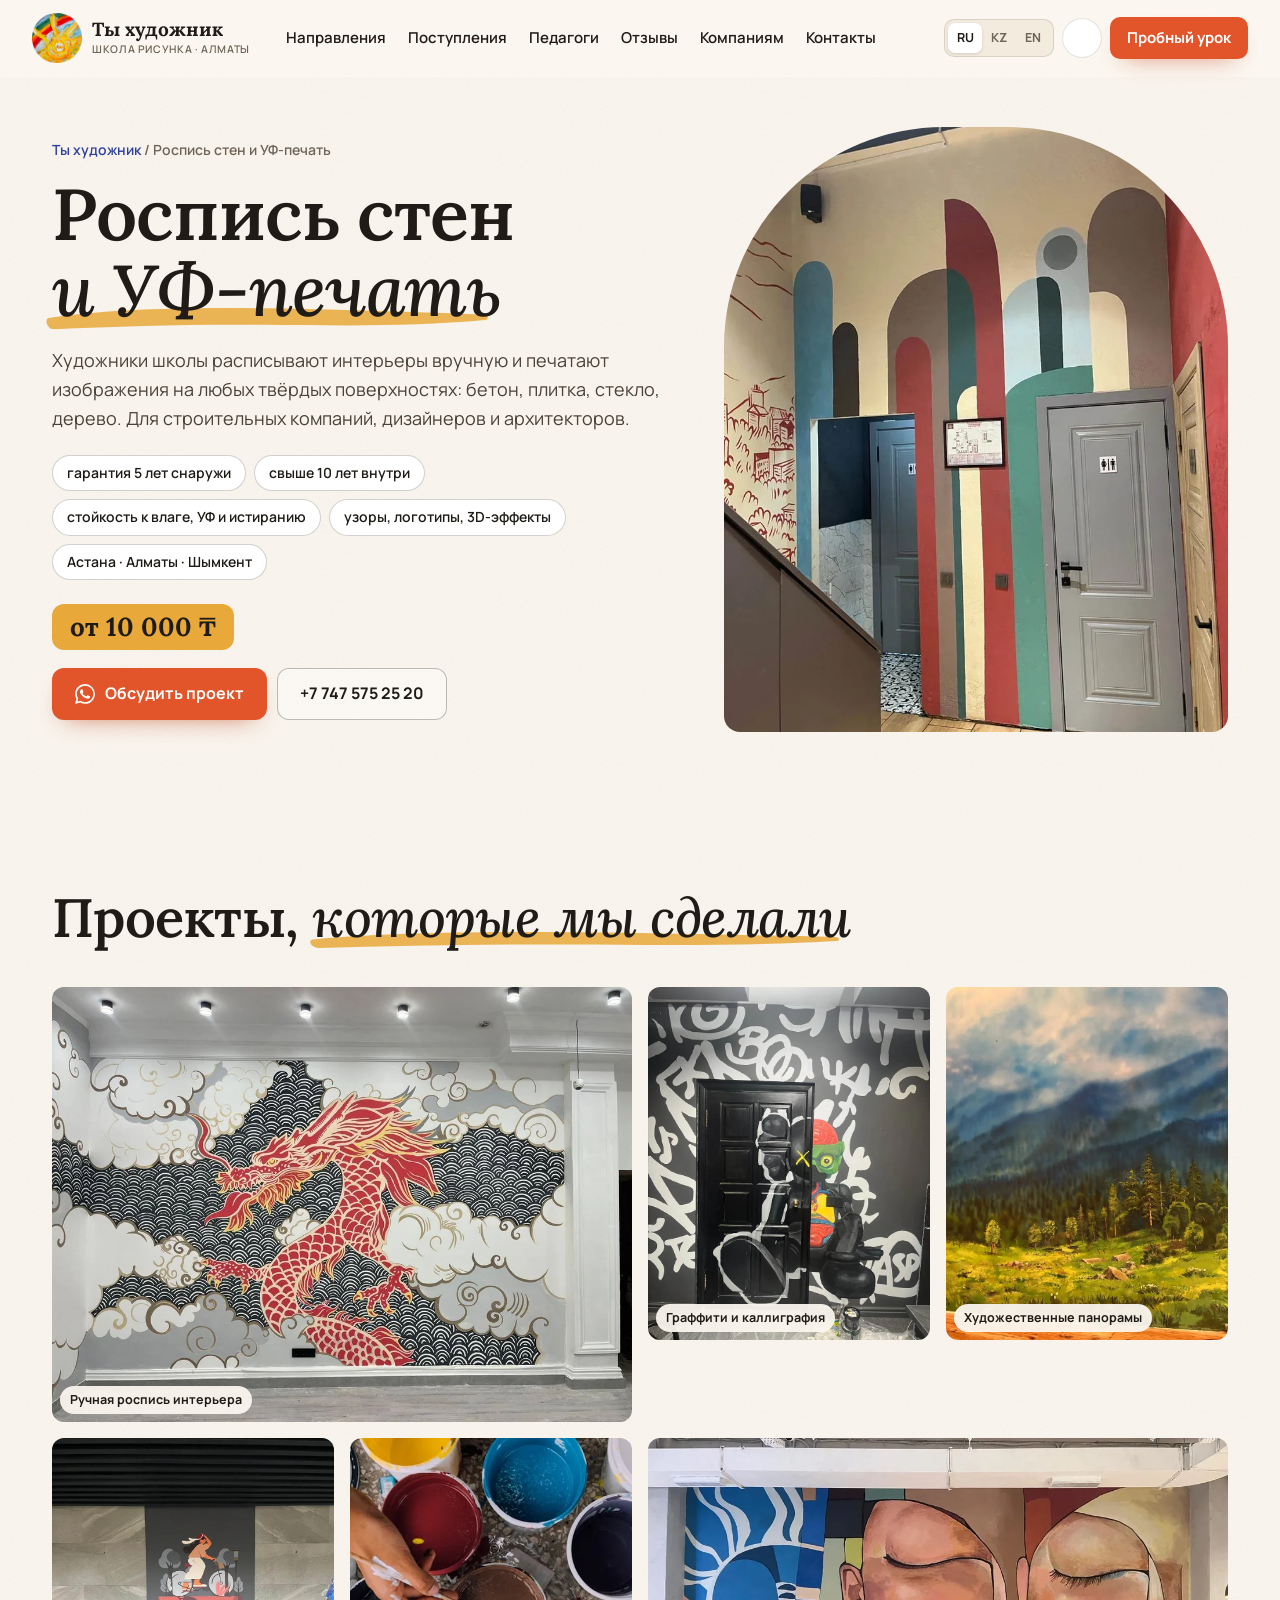
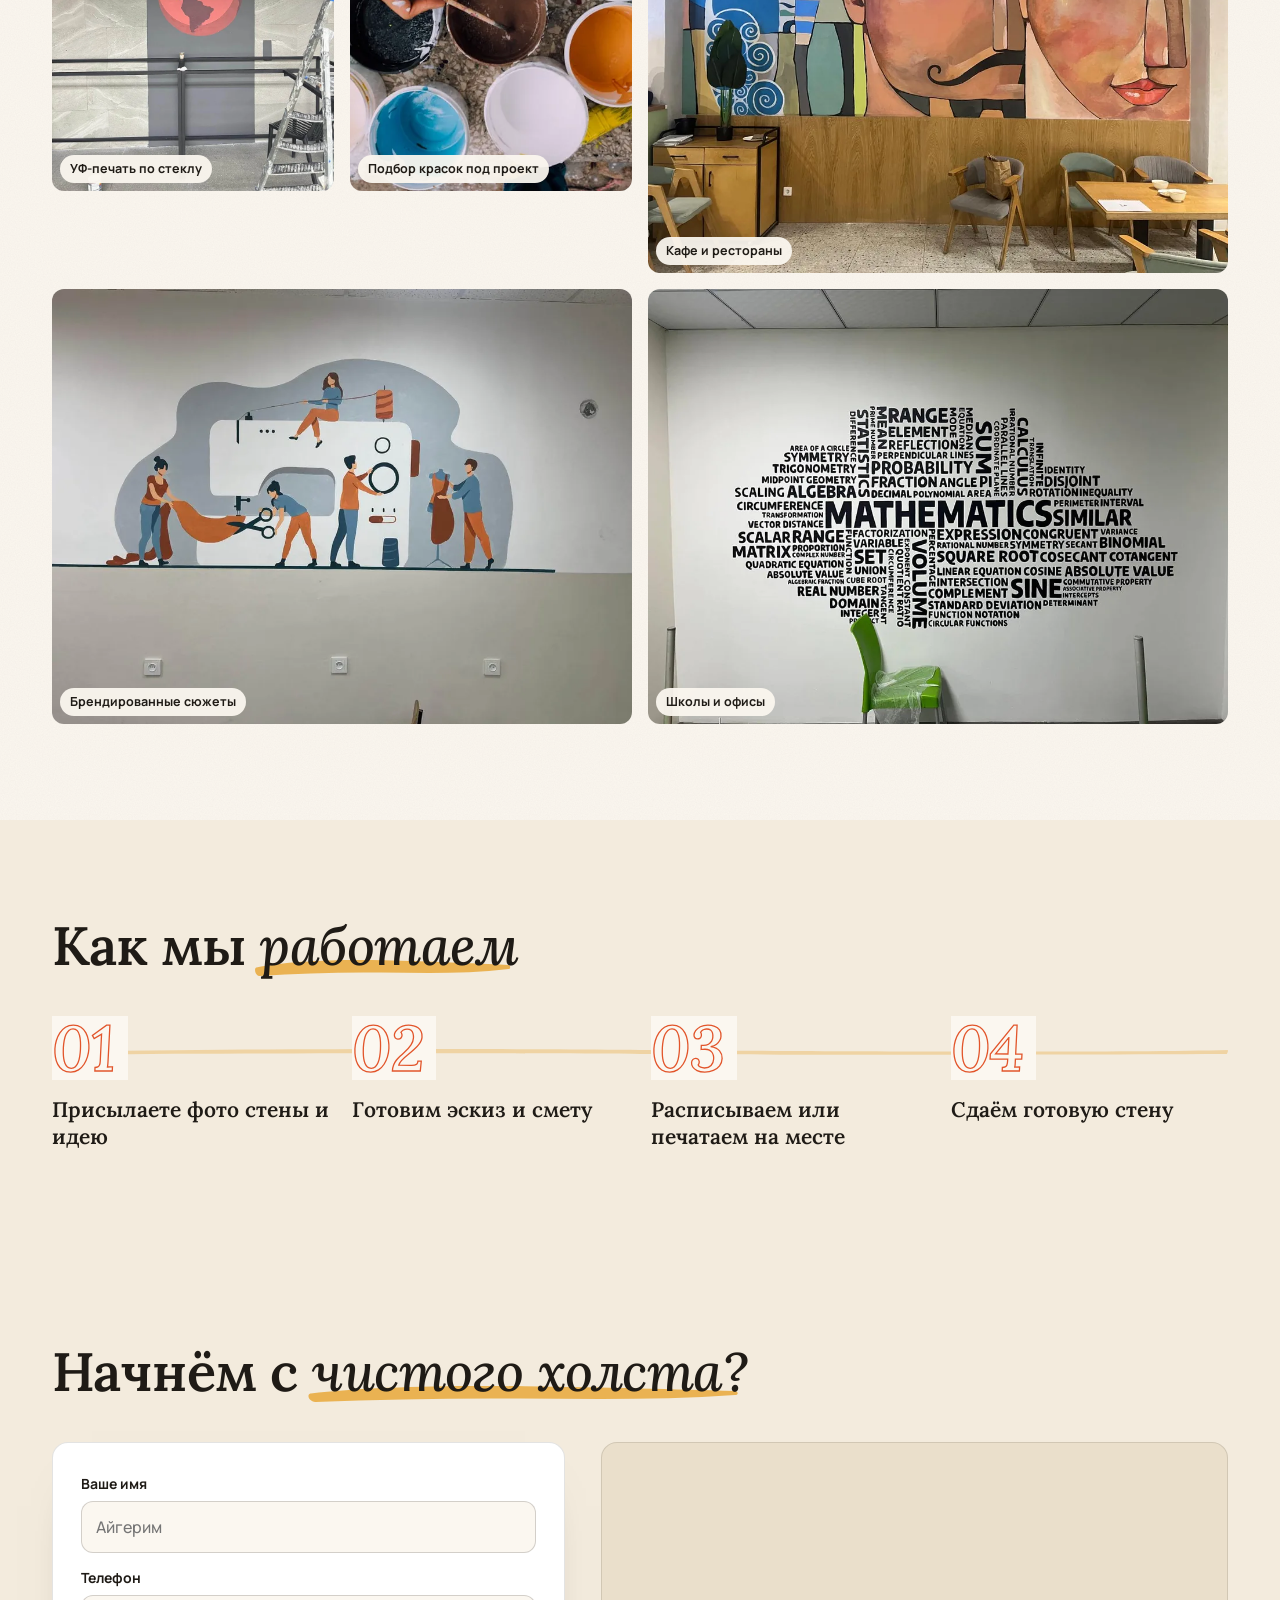
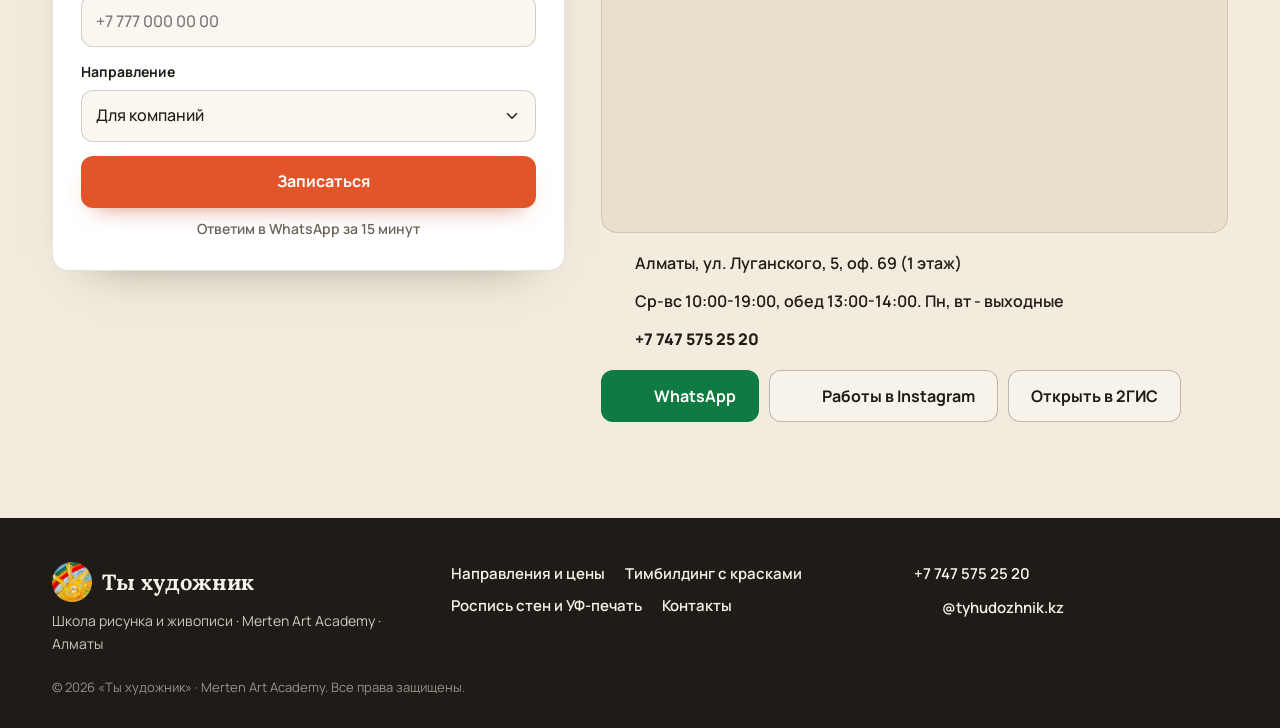
==== rospis-sten/index.html @ 32029f91 "Редизайн главной по ТЗ от 29.10: 14 блоков, мастерская-галерея (Lora + Manrope, кремовый фон), вклад" ====
<!DOCTYPE html>
<html lang="ru" data-title-en="Wall painting and UV printing in Almaty | Ty Hudozhnik" data-title-kk-key="_title_rs">
<head>
  <meta charset="UTF-8">
  <meta name="viewport" content="width=device-width, initial-scale=1.0, viewport-fit=cover">
  <script>
    /* Тег Google Ads и индексация - только на боевом домене; копия на превью не шлёт конверсии и закрыта от поиска */
    document.documentElement.classList.add('js');
    (function () {
      var prod = /(^|\.)merten-academy\.kz$/.test(location.hostname);
      if (prod) {
        var s = document.createElement('script');
        s.async = true; s.src = 'https://www.googletagmanager.com/gtag/js?id=AW-18428216713';
        document.head.appendChild(s);
        window.dataLayer = window.dataLayer || [];
        window.gtag = function () { dataLayer.push(arguments); };
        gtag('js', new Date());
        gtag('config', 'AW-18428216713');
      } else {
        var m = document.createElement('meta');
        m.name = 'robots'; m.content = 'noindex, nofollow';
        document.head.appendChild(m);
      }
    })();
  </script>
  <title>Роспись стен и УФ-печать в Алматы | Ты художник</title>
  <meta name="description" content="Ручная роспись стен и УФ-печать на бетоне, плитке, стекле и дереве. Гарантия 5 лет снаружи и свыше 10 лет внутри. Интерьеры, кафе, школы и офисы. От 10 000 ₸.">
  <link rel="canonical" href="https://tyhudozhnik.merten-academy.kz/rospis-sten/">
  <meta name="theme-color" content="#FBF7F0">
  <meta property="og:type" content="website">
  <meta property="og:title" content="Роспись стен и УФ-печать в Алматы | Ты художник">
  <meta property="og:description" content="Ручная роспись стен и УФ-печать на бетоне, плитке, стекле и дереве. Гарантия 5 лет снаружи и свыше 10 лет внутри. Интерьеры, кафе, школы и офисы. От 10 000 ₸.">
  <meta property="og:image" content="https://tyhudozhnik.merten-academy.kz/assets/og-image.jpg">
  <meta property="og:url" content="https://tyhudozhnik.merten-academy.kz/rospis-sten/">
  <meta property="og:locale" content="ru_KZ">
  <meta name="twitter:card" content="summary_large_image">
  <link rel="icon" href="../favicon.ico" sizes="any">
  <link rel="icon" type="image/png" sizes="32x32" href="../assets/mark-32.png">
  <link rel="icon" type="image/png" sizes="16x16" href="../assets/mark-16.png">
  <link rel="icon" type="image/png" sizes="192x192" href="../assets/mark-192.png">
  <link rel="apple-touch-icon" href="../assets/touch-icon.png">
  <link rel="preconnect" href="https://fonts.googleapis.com">
  <link rel="preconnect" href="https://fonts.gstatic.com" crossorigin>
  <link href="https://fonts.googleapis.com/css2?family=Lora:ital,wght@0,500;0,600;0,700;1,500;1,600&family=Manrope:wght@400;500;600;700;800&family=Onest:wght@400;500;600;700;800&display=swap" rel="stylesheet">
  <link rel="stylesheet" href="../styles.css?v=20261029-1">
  <script type="application/ld+json">
  {
    "@context": "https://schema.org",
    "@type": "LocalBusiness",
    "name": "Ты художник (Merten Art Academy)",
    "description": "Школа рисунка и живописи в Алматы: занятия для детей 5-12 лет и взрослых с нуля, подготовка к творческим экзаменам и черчение, мастер-классы по живописи, батику и войлоку.",
    "url": "https://tyhudozhnik.merten-academy.kz/rospis-sten/",
    "image": "https://tyhudozhnik.merten-academy.kz/assets/og-image.jpg",
    "logo": "https://tyhudozhnik.merten-academy.kz/assets/mark-192.png",
    "telephone": "+77475752520",
    "address": {
      "@type": "PostalAddress",
      "streetAddress": "ул. Луганского, 5, оф. 69",
      "addressLocality": "Алматы",
      "postalCode": "050051",
      "addressCountry": "KZ"
    },
    "openingHoursSpecification": [{
      "@type": "OpeningHoursSpecification",
      "dayOfWeek": ["Wednesday","Thursday","Friday","Saturday","Sunday"],
      "opens": "10:00",
      "closes": "19:00"
    }],
    "aggregateRating": {
      "@type": "AggregateRating",
      "ratingValue": "4.9",
      "bestRating": "5",
      "ratingCount": "57",
      "reviewCount": "33"
    },
    "sameAs": [
      "https://www.instagram.com/tyhudozhnik.kz",
      "https://www.facebook.com/DinaZhivopis",
      "https://2gis.kz/almaty/geo/9429940001401993"
    ],
    "priceRange": "₸₸"
  }
  </script>
  <script src="https://lead-bot.sultan-askarov-kz.workers.dev/t.js" data-site="tyhudozhnik" defer></script>
</head>
<body>

<svg width="0" height="0" style="position:absolute" aria-hidden="true">
  <defs>
    <linearGradient id="ig-grad" x1="0" y1="1" x2="1" y2="0"><stop offset="0" stop-color="#FEDA75"/><stop offset=".3" stop-color="#FA7E1E"/><stop offset=".6" stop-color="#D62976"/><stop offset="1" stop-color="#4F5BD5"/></linearGradient>
    <symbol id="ic-wa" viewBox="0 0 24 24"><path fill="currentColor" d="M17.472 14.382c-.297-.149-1.758-.867-2.03-.967-.273-.099-.471-.148-.67.15-.197.297-.767.966-.94 1.164-.173.199-.347.223-.644.075-.297-.15-1.255-.463-2.39-1.475-.883-.788-1.48-1.761-1.653-2.059-.173-.297-.018-.458.13-.606.134-.133.298-.347.446-.52.149-.174.198-.298.298-.497.099-.198.05-.371-.025-.52-.075-.149-.669-1.612-.916-2.207-.242-.579-.487-.5-.669-.51-.173-.008-.371-.01-.57-.01-.198 0-.52.074-.792.372-.272.297-1.04 1.016-1.04 2.479 0 1.462 1.065 2.875 1.213 3.074.149.198 2.096 3.2 5.077 4.487.709.306 1.262.489 1.694.625.712.227 1.36.195 1.871.118.571-.085 1.758-.719 2.006-1.413.248-.694.248-1.289.173-1.413-.074-.124-.272-.198-.57-.347m-5.421 7.403h-.004a9.87 9.87 0 0 1-5.031-1.378l-.361-.214-3.741.982.998-3.648-.235-.374a9.86 9.86 0 0 1-1.51-5.26c.001-5.45 4.436-9.884 9.888-9.884 2.64 0 5.122 1.03 6.988 2.898a9.825 9.825 0 0 1 2.893 6.994c-.003 5.45-4.437 9.884-9.885 9.884m8.413-18.297A11.815 11.815 0 0 0 12.05 0C5.495 0 .16 5.335.157 11.892c0 2.096.547 4.142 1.588 5.945L.057 24l6.305-1.654a11.882 11.882 0 0 0 5.683 1.448h.005c6.554 0 11.89-5.335 11.893-11.893a11.821 11.821 0 0 0-3.48-8.413Z"/></symbol>
    <symbol id="ic-ig" viewBox="0 0 24 24"><rect x="2.5" y="2.5" width="19" height="19" rx="5.5" fill="none" stroke="url(#ig-grad)" stroke-width="2"/><circle cx="12" cy="12" r="4.3" fill="none" stroke="url(#ig-grad)" stroke-width="2"/><circle cx="17.6" cy="6.4" r="1.25" fill="#D62976"/></symbol>
    <symbol id="i-cal" viewBox="0 0 24 24"><g fill="none" stroke="currentColor" stroke-width="1.6" stroke-linecap="round" stroke-linejoin="round"><rect x="3.5" y="5" width="17" height="15.5" rx="3"/><path d="M3.5 10h17M8 3v4M16 3v4M8.5 14.5l2.2 2.2 4.8-4.7"/></g></symbol>
    <symbol id="i-hourglass" viewBox="0 0 24 24"><g fill="none" stroke="currentColor" stroke-width="1.6" stroke-linecap="round" stroke-linejoin="round"><path d="M6 3h12M6 21h12M7.5 3c0 4.5 4.5 6 4.5 9s-4.5 4.5-4.5 9M16.5 3c0 4.5-4.5 6-4.5 9s4.5 4.5 4.5 9"/><path d="M9.5 18.5h5"/></g></symbol>
    <symbol id="i-brush" viewBox="0 0 24 24"><g fill="none" stroke="currentColor" stroke-width="1.6" stroke-linecap="round" stroke-linejoin="round"><path d="M14.5 4.5l5 5-7.8 7.8-5-5z"/><path d="M6.7 12.3c-2 0-3.2 1.4-3.2 3.4 0 1.6-.7 2.6-1.5 3.3 3.6.9 7.6-.2 8.4-2.9"/><path d="M16.5 2.5l5 5"/></g></symbol>
    <symbol id="i-phone" viewBox="0 0 24 24"><g fill="none" stroke="currentColor" stroke-width="1.6" stroke-linecap="round" stroke-linejoin="round"><rect x="6.5" y="2.5" width="11" height="19" rx="2.5"/><path d="M10.5 18.5h3"/></g></symbol>
    <symbol id="i-copy" viewBox="0 0 24 24"><g fill="none" stroke="currentColor" stroke-width="1.6" stroke-linecap="round" stroke-linejoin="round"><rect x="8" y="8" width="12.5" height="12.5" rx="2"/><path d="M16 8V5.5a2 2 0 0 0-2-2H5.5a2 2 0 0 0-2 2V14a2 2 0 0 0 2 2H8"/></g></symbol>
    <symbol id="i-thermo" viewBox="0 0 24 24"><g fill="none" stroke="currentColor" stroke-width="1.6" stroke-linecap="round" stroke-linejoin="round"><path d="M10 13.5V5a2 2 0 1 1 4 0v8.5a4 4 0 1 1-4 0z"/><path d="M12 9v7"/></g></symbol>
    <symbol id="i-compass" viewBox="0 0 24 24"><g fill="none" stroke="currentColor" stroke-width="1.6" stroke-linecap="round" stroke-linejoin="round"><circle cx="12" cy="4.5" r="1.8"/><path d="M11 6.2L5.5 20.5M13 6.2l5.5 14.3M7.5 15.5c2.8 1.3 6.2 1.3 9 0"/></g></symbol>
    <symbol id="i-shy" viewBox="0 0 24 24"><g fill="none" stroke="currentColor" stroke-width="1.6" stroke-linecap="round" stroke-linejoin="round"><circle cx="12" cy="12" r="9"/><path d="M8 10h.01M16 10h.01M9 15.5c1.8-1 4.2-1 6 0"/></g></symbol>
    <symbol id="i-clock" viewBox="0 0 24 24"><g fill="none" stroke="currentColor" stroke-width="1.6" stroke-linecap="round" stroke-linejoin="round"><circle cx="12" cy="12" r="9"/><path d="M12 7v5l3.2 2"/></g></symbol>
    <symbol id="i-star" viewBox="0 0 24 24"><g fill="none" stroke="currentColor" stroke-width="1.6" stroke-linecap="round" stroke-linejoin="round"><path d="M12 3.5l2.6 5.3 5.9.9-4.3 4.1 1 5.8L12 16.9l-5.2 2.7 1-5.8-4.3-4.1 5.9-.9z"/></g></symbol>
    <symbol id="i-column" viewBox="0 0 24 24"><g fill="none" stroke="currentColor" stroke-width="1.6" stroke-linecap="round" stroke-linejoin="round"><path d="M4 20.5h16M5.5 17.5h13M6 7.5h12M4 7.5L12 3l8 4.5M8 10v5M12 10v5M16 10v5"/></g></symbol>
    <symbol id="i-refresh" viewBox="0 0 24 24"><g fill="none" stroke="currentColor" stroke-width="1.6" stroke-linecap="round" stroke-linejoin="round"><path d="M20 12a8 8 0 0 1-13.7 5.6M4 12a8 8 0 0 1 13.7-5.6"/><path d="M18 3v3.6h-3.6M6 21v-3.6h3.6"/></g></symbol>
    <symbol id="i-target" viewBox="0 0 24 24"><g fill="none" stroke="currentColor" stroke-width="1.6" stroke-linecap="round" stroke-linejoin="round"><circle cx="12" cy="12" r="8.5"/><circle cx="12" cy="12" r="4.5"/><circle cx="12" cy="12" r=".8" fill="currentColor"/></g></symbol>
    <symbol id="i-infinity" viewBox="0 0 24 24"><g fill="none" stroke="currentColor" stroke-width="1.6" stroke-linecap="round" stroke-linejoin="round"><path d="M12 12c-1.8-2.3-3.3-3.5-5-3.5a3.5 3.5 0 0 0 0 7c1.7 0 3.2-1.2 5-3.5zm0 0c1.8 2.3 3.3 3.5 5 3.5a3.5 3.5 0 0 0 0-7c-1.7 0-3.2 1.2-5 3.5z"/></g></symbol>
    <symbol id="i-door" viewBox="0 0 24 24"><g fill="none" stroke="currentColor" stroke-width="1.6" stroke-linecap="round" stroke-linejoin="round"><path d="M4 20.5h16M6 20.5V4.5a1 1 0 0 1 1-1h10a1 1 0 0 1 1 1v16"/><path d="M14.5 12.5h.01"/></g></symbol>
    <symbol id="i-cap" viewBox="0 0 24 24"><g fill="none" stroke="currentColor" stroke-width="1.6" stroke-linecap="round" stroke-linejoin="round"><path d="M2.5 9L12 4.5 21.5 9 12 13.5z"/><path d="M6.5 11v4.5c1.5 1.6 3.4 2.5 5.5 2.5s4-.9 5.5-2.5V11M21.5 9v5"/></g></symbol>
    <symbol id="i-arrow" viewBox="0 0 24 24"><path d="M5 12h14M13 6l6 6-6 6" fill="none" stroke="currentColor" stroke-width="1.8" stroke-linecap="round" stroke-linejoin="round"/></symbol>
    <symbol id="i-prev" viewBox="0 0 24 24"><path d="M15 5l-7 7 7 7" fill="none" stroke="currentColor" stroke-width="2" stroke-linecap="round" stroke-linejoin="round"/></symbol>
    <symbol id="i-next" viewBox="0 0 24 24"><path d="M9 5l7 7-7 7" fill="none" stroke="currentColor" stroke-width="2" stroke-linecap="round" stroke-linejoin="round"/></symbol>
    <symbol id="i-call" viewBox="0 0 24 24"><path d="M6.6 3.5h2.6l1.5 4-2 1.3a11 11 0 0 0 6.5 6.5l1.3-2 4 1.5v2.6a2 2 0 0 1-2.2 2A16.5 16.5 0 0 1 4.6 5.7a2 2 0 0 1 2-2.2z" fill="none" stroke="currentColor" stroke-width="1.7" stroke-linejoin="round"/></symbol>
    <symbol id="i-pin" viewBox="0 0 24 24"><g fill="none" stroke="currentColor" stroke-width="1.6" stroke-linecap="round" stroke-linejoin="round"><path d="M12 21s-6.5-5.6-6.5-11a6.5 6.5 0 0 1 13 0c0 5.4-6.5 11-6.5 11z"/><circle cx="12" cy="10" r="2.4"/></g></symbol>
    <symbol id="i-check" viewBox="0 0 24 24"><path d="M5 12.5l4.5 4.5L19 7.5" fill="none" stroke="currentColor" stroke-width="2" stroke-linecap="round" stroke-linejoin="round"/></symbol>
    <symbol id="i-plus" viewBox="0 0 24 24"><path d="M12 5v14M5 12h14" fill="none" stroke="currentColor" stroke-width="1.8" stroke-linecap="round"/></symbol>
    <symbol id="i-zoom" viewBox="0 0 24 24"><g fill="none" stroke="currentColor" stroke-width="2" stroke-linecap="round"><circle cx="11" cy="11" r="6.5"/><path d="M16 16l5 5M11 8.5v5M8.5 11h5"/></g></symbol>
    <symbol id="i-unesco" viewBox="0 0 24 24"><g fill="none" stroke="currentColor" stroke-width="1.6" stroke-linecap="round" stroke-linejoin="round"><circle cx="12" cy="12" r="9"/><path d="M3 12h18M12 3c2.6 2.6 3.8 5.6 3.8 9s-1.2 6.4-3.8 9c-2.6-2.6-3.8-5.6-3.8-9S9.4 5.6 12 3z"/></g></symbol>
    <symbol id="i-hand" viewBox="0 0 24 24"><g fill="none" stroke="currentColor" stroke-width="1.6" stroke-linecap="round" stroke-linejoin="round"><path d="M3.5 13.5l4-3.5c1-.8 2.3-.8 3.2 0l1.8 1.5h4c1 0 1.5 1.2.8 1.9l-.6.6H12"/><path d="M3.5 19.5l3-2h7.5l6-5.5c.8-.8-.1-2.1-1.1-1.6l-3.4 1.6"/></g></symbol>
    <symbol id="i-pin-nail" viewBox="0 0 24 24"><circle cx="12" cy="12" r="3.2" fill="currentColor"/></symbol>
  </defs>
</svg>

<header class="hdr" id="siteHeader">
  <div class="wrap hdr-in">
    <a class="logo" href="../" aria-label="Ты художник - наверх">
      <img class="logo-mark" src="../assets/logo-sun.webp" alt="" width="48" height="48" decoding="async">
      <span class="logo-text">Ты&nbsp;художник<em data-i18n="logo.sub">школа рисунка · Алматы</em></span>
    </a>
    <nav class="nav" aria-label="Основная навигация">
      <a href="../#tseny" data-i18n="nav.dir">Направления</a>
      <a href="../#uspehi" data-i18n="nav.res">Поступления</a>
      <a href="../#pedagogi" data-i18n="nav.ped">Педагоги</a>
      <a href="../#otzyvy" data-i18n="nav.rev">Отзывы</a>
      <a href="../#kompaniyam" data-i18n="nav.biz">Компаниям</a>
      <a href="../#kontakty" data-i18n="nav.cts">Контакты</a>
    </nav>
    <div class="hdr-right">
      <div class="lang-switch" role="group" aria-label="Язык сайта">
        <button type="button" data-lang="ru" class="active" aria-pressed="true">RU</button>
        <button type="button" data-lang="kk" aria-pressed="false">KZ</button>
        <button type="button" data-lang="en" aria-pressed="false">EN</button>
      </div>
      <a class="hdr-ig" href="https://www.instagram.com/tyhudozhnik.kz" target="_blank" rel="noopener" aria-label="Instagram @tyhudozhnik.kz"><svg width="20" height="20" aria-hidden="true"><use href="../#ic-ig"/></svg></a>
      <a class="hdr-tel js-call" data-conv="phone_call" href="tel:+77475752520">+7&nbsp;747&nbsp;575&nbsp;25&nbsp;20</a>
      <a class="btn btn-terra btn-sm hdr-cta js-wa" data-conv="whatsapp" href="https://wa.me/77475752520?text=%D0%97%D0%B4%D1%80%D0%B0%D0%B2%D1%81%D1%82%D0%B2%D1%83%D0%B9%D1%82%D0%B5%21%20%D0%A5%D0%BE%D1%87%D1%83%20%D0%B7%D0%B0%D0%BF%D0%B8%D1%81%D0%B0%D1%82%D1%8C%D1%81%D1%8F%20%D0%BD%D0%B0%20%D0%BF%D1%80%D0%BE%D0%B1%D0%BD%D1%8B%D0%B9%20%D1%83%D1%80%D0%BE%D0%BA" target="_blank" rel="noopener" data-i18n="nav.cta">Пробный урок</a>
      <button class="burger" id="burger" type="button" aria-label="Открыть меню" aria-expanded="false" aria-controls="mobileMenu"><span></span><span></span><span></span></button>
    </div>
  </div>
</header>

<nav class="mmenu" id="mobileMenu" aria-label="Мобильное меню" hidden>
  <div class="mmenu-in">
    <a href="../#tseny" data-i18n="nav.price">Направления и цены</a>
    <a href="../#uspehi" data-i18n="nav.res">Поступления</a>
    <a href="../#probnyj" data-i18n="nav.trial">Пробный урок</a>
    <a href="../#pedagogi" data-i18n="nav.ped">Педагоги</a>
    <a href="../#otzyvy" data-i18n="nav.rev">Отзывы</a>
    <a href="../#kompaniyam" data-i18n="nav.biz">Компаниям</a>
    <a href="../#faq" data-i18n="nav.faq">Вопросы</a>
    <a href="../#kontakty" data-i18n="nav.cts">Контакты</a>
    <div class="mmenu-ct">
      <a class="mm-tel js-call" data-conv="phone_call" href="tel:+77475752520"><svg width="20" height="20" aria-hidden="true"><use href="../#i-call"/></svg>+7&nbsp;747&nbsp;575&nbsp;25&nbsp;20</a>
      <div class="mm-row">
        <a class="btn btn-wa js-wa" data-conv="whatsapp" href="https://wa.me/77475752520?text=%D0%97%D0%B4%D1%80%D0%B0%D0%B2%D1%81%D1%82%D0%B2%D1%83%D0%B9%D1%82%D0%B5%21%20%D0%A5%D0%BE%D1%87%D1%83%20%D0%B7%D0%B0%D0%BF%D0%B8%D1%81%D0%B0%D1%82%D1%8C%D1%81%D1%8F%20%D0%BD%D0%B0%20%D0%BF%D1%80%D0%BE%D0%B1%D0%BD%D1%8B%D0%B9%20%D1%83%D1%80%D0%BE%D0%BA" target="_blank" rel="noopener"><svg class="ico-wa" width="20" height="20" aria-hidden="true"><use href="../#ic-wa"/></svg>WhatsApp</a>
        <a class="btn btn-line" href="https://www.instagram.com/tyhudozhnik.kz" target="_blank" rel="noopener"><svg width="20" height="20" aria-hidden="true"><use href="../#ic-ig"/></svg>Instagram</a>
      </div>
    </div>
  </div>
</nav>

<main id="top">

  <section class="page-hero">
    <div class="wrap page-hero-in">
      <div>
        <p class="crumbs"><a href="../">Ты художник</a> / <span data-i18n="rs.crumb">Роспись стен и УФ-печать</span></p>
        <h1 class="h1"><span data-i18n="rs.t1">Роспись стен</span> <em class="brush-word"><span data-i18n="rs.t2">и УФ-печать</span><svg class="brush" viewBox="0 0 300 26" preserveAspectRatio="none" aria-hidden="true"><path d="M4 15.5C38 8.5 92 6 151 7.2c56 1.2 104 3.6 144 5.4 2.6.2 2.9 4.4.3 4.7-48 5.8-97 4.6-148 4-48-.6-95 1.2-140 3.8-4.4.3-6.4-8-3.7-9.6z"/></svg></em></h1>
        <p class="page-lead" data-i18n="rs.lead">Художники школы расписывают интерьеры вручную и печатают изображения на любых твёрдых поверхностях: бетон, плитка, стекло, дерево. Для строительных компаний, дизайнеров и архитекторов.</p>
        <ul class="chips">
          <li data-i18n="rs.ch1">гарантия 5 лет снаружи</li><li data-i18n="rs.ch2">свыше 10 лет внутри</li><li data-i18n="rs.ch3">стойкость к влаге, УФ и истиранию</li><li data-i18n="rs.ch4">узоры, логотипы, 3D-эффекты</li><li data-i18n="rs.ch5">Астана · Алматы · Шымкент</li>
        </ul>
        <p class="page-price"><b data-i18n="rs.price">от 10&nbsp;000&nbsp;₸</b></p>
        <div class="hero-cta">
          <a class="btn btn-terra js-wa" data-conv="whatsapp" href="https://wa.me/77475752520?text=%D0%97%D0%B4%D1%80%D0%B0%D0%B2%D1%81%D1%82%D0%B2%D1%83%D0%B9%D1%82%D0%B5%21%20%D0%98%D0%BD%D1%82%D0%B5%D1%80%D0%B5%D1%81%D1%83%D0%B5%D1%82%20%D1%80%D0%BE%D1%81%D0%BF%D0%B8%D1%81%D1%8C%20%D1%81%D1%82%D0%B5%D0%BD%20%2F%20%D0%A3%D0%A4-%D0%BF%D0%B5%D1%87%D0%B0%D1%82%D1%8C" target="_blank" rel="noopener"><svg class="ico-wa" width="20" height="20" aria-hidden="true"><use href="#ic-wa"/></svg><span data-i18n="rs.cta">Обсудить проект</span></a>
          <a class="btn btn-line js-call" data-conv="phone_call" href="tel:+77475752520">+7&nbsp;747&nbsp;575&nbsp;25&nbsp;20</a>
        </div>
      </div>
      <figure class="page-photo"><img src="../assets/mural-arches.webp" width="800" height="1067" alt="Роспись коридора цветными арками" fetchpriority="high" decoding="async"></figure>
    </div>
  </section>

  <section class="section" id="raboty">
    <div class="wrap">
      <h2 class="h2"><span data-i18n="rs.gt1">Проекты,</span> <em class="brush-word"><span data-i18n="rs.gt2">которые мы сделали</span><svg class="brush" viewBox="0 0 300 26" preserveAspectRatio="none" aria-hidden="true"><path d="M4 15.5C38 8.5 92 6 151 7.2c56 1.2 104 3.6 144 5.4 2.6.2 2.9 4.4.3 4.7-48 5.8-97 4.6-148 4-48-.6-95 1.2-140 3.8-4.4.3-6.4-8-3.7-9.6z"/></svg></em></h2>
      <div class="gal">
        <figure class="wide rv"><img src="../assets/mural-dragon.webp" width="1000" height="750" alt="Ручная роспись стены: красный дракон в облаках" loading="lazy" decoding="async"><figcaption data-i18n="rs.g1">Ручная роспись интерьера</figcaption></figure>
        <figure class="rv"><img src="../assets/mural-graffiti.webp" width="800" height="1067" alt="Граффити-каллиграфия на тёмной стене" loading="lazy" decoding="async"><figcaption data-i18n="rs.g4">Граффити и каллиграфия</figcaption></figure>
        <figure class="rv"><img src="../assets/mural-landscape.webp" width="900" height="1200" alt="Роспись стены: горный пейзаж с хвойным лесом" loading="lazy" decoding="async"><figcaption data-i18n="rs.g5">Художественные панорамы</figcaption></figure>
        <figure class="rv"><img src="../assets/mural-glass.webp" width="800" height="1067" alt="УФ-печать велосипедиста на стеклянной двери" loading="lazy" decoding="async"><figcaption data-i18n="rs.g8">УФ-печать по стеклу</figcaption></figure>
        <figure class="rv"><img src="../assets/paint-buckets.webp" width="1000" height="562" alt="Художник подбирает краски для росписи" loading="lazy" decoding="async"><figcaption data-i18n="rs.g9">Подбор красок под проект</figcaption></figure>
        <figure class="wide rv"><img src="../assets/mural-faces.webp" width="1000" height="750" alt="Настенная роспись кафе со стилизованными лицами" loading="lazy" decoding="async"><figcaption data-i18n="rs.g3">Кафе и рестораны</figcaption></figure>
        <figure class="wide rv"><img src="../assets/mural-sewing.webp" width="1000" height="750" alt="Роспись стены ателье: сюжет со швейной машинкой" loading="lazy" decoding="async"><figcaption data-i18n="rs.g6">Брендированные сюжеты</figcaption></figure>
        <figure class="wide rv"><img src="../assets/mural-math.webp" width="1000" height="750" alt="Оформление школьного кабинета математики" loading="lazy" decoding="async"><figcaption data-i18n="rs.g7">Школы и офисы</figcaption></figure>
      </div>
    </div>
  </section>

  <section class="section steps price">
    <div class="wrap">
      <h2 class="h2"><span data-i18n="rs.st1">Как мы</span> <em class="brush-word"><span data-i18n="rs.st2">работаем</span><svg class="brush" viewBox="0 0 300 26" preserveAspectRatio="none" aria-hidden="true"><path d="M4 15.5C38 8.5 92 6 151 7.2c56 1.2 104 3.6 144 5.4 2.6.2 2.9 4.4.3 4.7-48 5.8-97 4.6-148 4-48-.6-95 1.2-140 3.8-4.4.3-6.4-8-3.7-9.6z"/></svg></em></h2>
      <ol class="step-list">
        <li class="rv"><i>01</i><p data-i18n="rs.s1">Присылаете фото стены и идею</p></li>
        <li class="rv"><i>02</i><p data-i18n="rs.s2">Готовим эскиз и смету</p></li>
        <li class="rv"><i>03</i><p data-i18n="rs.s3">Расписываем или печатаем на месте</p></li>
        <li class="rv"><i>04</i><p data-i18n="rs.s4">Сдаём готовую стену</p></li>
      </ol>
    </div>
  </section>

  <!-- ============ БЛОК 14. ЗАПИСЬ И КОНТАКТЫ ============ -->
  <section class="section ct" id="kontakty" aria-labelledby="ctTitle">
        <div class="wrap">
      <h2 class="h2" id="ctTitle"><span data-i18n="ct.t1">Начнём с</span> <em class="brush-word"><span data-i18n="ct.t2">чистого холста?</span><svg class="brush" viewBox="0 0 300 26" preserveAspectRatio="none" aria-hidden="true"><path d="M4 15.5C38 8.5 92 6 151 7.2c56 1.2 104 3.6 144 5.4 2.6.2 2.9 4.4.3 4.7-48 5.8-97 4.6-148 4-48-.6-95 1.2-140 3.8-4.4.3-6.4-8-3.7-9.6z"/></svg></em></h2>
      <div class="ct-grid">
        <form class="lead-form" id="leadForm" novalidate>
          <label><span data-i18n="fm.name">Ваше имя</span>
            <input type="text" name="name" id="fmName" autocomplete="name" required placeholder="Айгерим">
          </label>
          <label><span data-i18n="fm.phone">Телефон</span>
            <input type="tel" name="phone" id="fmPhone" autocomplete="tel" inputmode="tel" required placeholder="+7 777 000 00 00">
          </label>
          <label><span data-i18n="fm.dir">Направление</span>
            <select name="dir" id="fmDir">
              <option value="Занятия для ребёнка 5-12 лет" data-i18n="fm.o1">Ребёнку 5-12 лет</option>
              <option value="Подготовка к поступлению / черчение" data-i18n="fm.o2">Подготовка к поступлению</option>
              <option value="Взрослым с нуля" data-i18n="fm.o3">Взрослым с нуля</option>
              <option value="Мастер-класс (живопись, батик, войлок)" data-i18n="fm.o4">Мастер-класс</option>
              <option selected value="Для компаний: тимбилдинг / роспись стен" data-i18n="fm.o5">Для компаний</option>
            </select>
          </label>
          <p class="form-err" id="formErr" hidden data-i18n="fm.err">Укажите имя и телефон</p>
          <button type="submit" class="btn btn-terra btn-block"><svg class="ico-wa" width="20" height="20" aria-hidden="true"><use href="../#ic-wa"/></svg><span data-i18n="fm.send">Записаться</span></button>
          <p class="form-note" data-i18n="fm.note">Ответим в WhatsApp за 15 минут</p>
          <p class="form-done" id="formDone" hidden data-i18n="fm.done">Спасибо! Открываем WhatsApp, осталось нажать «Отправить».</p>
        </form>
        <div class="ct-info">
          <div class="map">
            <iframe title="Студия «Ты художник» на карте" data-src="https://www.google.com/maps?q=%D0%90%D0%BB%D0%BC%D0%B0%D1%82%D1%8B%2C%20%D1%83%D0%BB.%20%D0%9B%D1%83%D0%B3%D0%B0%D0%BD%D1%81%D0%BA%D0%BE%D0%B3%D0%BE%2C%205&amp;z=16&amp;output=embed" loading="lazy" referrerpolicy="no-referrer-when-downgrade"></iframe>
          </div>
          <ul class="ct-list">
            <li><svg aria-hidden="true"><use href="../#i-pin"/></svg><span data-i18n="ct.addr">Алматы, ул. Луганского, 5, оф. 69 (1 этаж)</span></li>
            <li><svg aria-hidden="true"><use href="../#i-clock"/></svg><span data-i18n="ct.hours">Ср-вс 10:00-19:00, обед 13:00-14:00. Пн, вт - выходные</span></li>
            <li><svg aria-hidden="true"><use href="../#i-call"/></svg><a class="js-call" data-conv="phone_call" href="tel:+77475752520">+7&nbsp;747&nbsp;575&nbsp;25&nbsp;20</a></li>
          </ul>
          <div class="ct-btns">
            <a class="btn btn-wa js-wa" data-conv="whatsapp" href="https://wa.me/77475752520?text=%D0%97%D0%B4%D1%80%D0%B0%D0%B2%D1%81%D1%82%D0%B2%D1%83%D0%B9%D1%82%D0%B5%21%20%D0%9F%D0%B8%D1%88%D1%83%20%D1%81%20%D1%81%D0%B0%D0%B9%D1%82%D0%B0%20%C2%AB%D0%A2%D1%8B%20%D1%85%D1%83%D0%B4%D0%BE%D0%B6%D0%BD%D0%B8%D0%BA%C2%BB" target="_blank" rel="noopener"><svg class="ico-wa" width="20" height="20" aria-hidden="true"><use href="../#ic-wa"/></svg>WhatsApp</a>
            <a class="btn btn-line" href="https://www.instagram.com/tyhudozhnik.kz" target="_blank" rel="noopener"><svg width="20" height="20" aria-hidden="true"><use href="../#ic-ig"/></svg><span data-i18n="ct.ig">Работы в Instagram</span></a>
            <a class="btn btn-line" href="https://2gis.kz/almaty/geo/9429940001401993" target="_blank" rel="noopener" data-i18n="ct.gis">Открыть в 2ГИС</a>
          </div>
        </div>
      </div>
    </div>
  </section>

</main>

<footer class="ftr">
  <div class="wrap ftr-in">
    <div>
      <p class="f-logo"><img src="../assets/logo-sun.webp" alt="" width="40" height="40" loading="lazy" decoding="async">Ты художник</p>
      <p class="f-sub" data-i18n="ft.sub">Школа рисунка и живописи · Merten Art Academy · Алматы</p>
    </div>
    <nav class="f-nav" aria-label="Подвал">
      <a href="../#tseny" data-i18n="nav.price">Направления и цены</a>
      <a href="../timbilding/" data-i18n="biz.c1">Тимбилдинг с красками</a>
      <a href="../rospis-sten/" data-i18n="biz.c2">Роспись стен и УФ-печать</a>
      <a href="../#kontakty" data-i18n="nav.cts">Контакты</a>
    </nav>
    <div class="f-ct">
      <a class="js-call" data-conv="phone_call" href="tel:+77475752520">+7&nbsp;747&nbsp;575&nbsp;25&nbsp;20</a>
      <a class="f-ig" href="https://www.instagram.com/tyhudozhnik.kz" target="_blank" rel="noopener"><svg width="20" height="20" aria-hidden="true"><use href="../#ic-ig"/></svg>@tyhudozhnik.kz</a>
    </div>
    <p class="f-copy">© <span id="year">2026</span> «Ты художник» · Merten Art Academy. <span data-i18n="ft.rights">Все права защищены.</span></p>
  </div>
</footer>

<nav class="mbar" aria-label="Быстрая связь">
  <a class="mbar-wa js-wa" data-conv="whatsapp" href="https://wa.me/77475752520?text=%D0%97%D0%B4%D1%80%D0%B0%D0%B2%D1%81%D1%82%D0%B2%D1%83%D0%B9%D1%82%D0%B5%21%20%D0%A5%D0%BE%D1%87%D1%83%20%D0%B7%D0%B0%D0%BF%D0%B8%D1%81%D0%B0%D1%82%D1%8C%D1%81%D1%8F%20%D0%BD%D0%B0%20%D0%BF%D1%80%D0%BE%D0%B1%D0%BD%D1%8B%D0%B9%20%D1%83%D1%80%D0%BE%D0%BA" target="_blank" rel="noopener"><svg class="ico-wa" width="22" height="22" aria-hidden="true"><use href="../#ic-wa"/></svg><span data-i18n="bar.wa">Написать в WhatsApp</span></a>
  <a class="mbar-ico js-call" data-conv="phone_call" href="tel:+77475752520" aria-label="Позвонить"><svg width="22" height="22" aria-hidden="true"><use href="../#i-call"/></svg></a>
  <a class="mbar-ico" href="https://www.instagram.com/tyhudozhnik.kz" target="_blank" rel="noopener" aria-label="Instagram"><svg width="22" height="22" aria-hidden="true"><use href="../#ic-ig"/></svg></a>
</nav>

<div class="lightbox" id="lightbox" hidden>
  <button type="button" class="lb-close" id="lbClose" aria-label="Закрыть"><svg aria-hidden="true" viewBox="0 0 24 24"><path d="M6 6l12 12M18 6L6 18" fill="none" stroke="currentColor" stroke-width="2.2" stroke-linecap="round"/></svg></button>
  <img id="lbImg" alt="">
</div>

<script src="../script.js?v=20261029-1" defer></script>
</body>
</html>
---- styles.css ----
/* ============================================================
   ТЫ ХУДОЖНИК - мастерская-галерея
   Кремовая бумага, работы в рамках, мазок охры под ключевым словом.
   Mobile-first: базовые правила под телефон, сверху - медиазапросы.
   ============================================================ */

:root {
  --bg: #FBF7F0;
  --panel: #F3EBDD;
  --panel-2: #EADFCB;
  --ink: #1F1B16;
  --ink-2: #4A4239;
  --ink-3: #6E6458;
  --terra: #E2552B;
  --terra-d: #A93A18;
  --blue: #2D3F9E;
  --ochre: #E8A93A;
  --line: rgba(31, 27, 22, .12);
  --wood: #5A4330;
  --r: 16px;
  --f-head: "Lora", Georgia, "Times New Roman", serif;
  --f-text: "Manrope", "Segoe UI", system-ui, sans-serif;
  --hdr-h: 64px;
  --ease: cubic-bezier(.22, .61, .36, 1);
  --ease-out: cubic-bezier(.16, 1, .3, 1);
  --paper: url("data:image/svg+xml,%3Csvg xmlns='http://www.w3.org/2000/svg' width='220' height='220'%3E%3Cfilter id='n'%3E%3CfeTurbulence type='fractalNoise' baseFrequency='.85' numOctaves='3' stitchTiles='stitch'/%3E%3CfeColorMatrix values='0 0 0 0 .35 0 0 0 0 .27 0 0 0 0 .18 0 0 0 .07 0'/%3E%3C/filter%3E%3Crect width='220' height='220' filter='url(%23n)'/%3E%3C/svg%3E");
}

/* Manrope не содержит ә ғ қ ң ұ - в казахской версии текст идёт двойником Onest */
html[lang="kk"] { --f-text: "Onest", "Segoe UI", system-ui, sans-serif; }

*, *::before, *::after { box-sizing: border-box; }
html { -webkit-text-size-adjust: 100%; scroll-behavior: smooth; scroll-padding-top: calc(var(--hdr-h) + 12px); }
@media (prefers-reduced-motion: reduce) { html { scroll-behavior: auto; } }
body {
  margin: 0;
  background: var(--bg) var(--paper);
  color: var(--ink);
  font: 400 16px/1.6 var(--f-text);
  overflow-x: clip;
  -webkit-font-smoothing: antialiased;
  padding-bottom: calc(68px + env(safe-area-inset-bottom));
}
img, video, svg { display: block; max-width: 100%; }
img, video { height: auto; }
a { color: var(--blue); text-decoration: none; }
button { font: inherit; color: inherit; cursor: pointer; }
p { margin: 0; }
ul, ol { margin: 0; padding: 0; list-style: none; }
h1, h2, h3 { margin: 0; font-weight: 600; }
:focus-visible { outline: 2px solid var(--blue); outline-offset: 3px; border-radius: 6px; }
[hidden] { display: none !important; }

.wrap { width: 100%; max-width: 1240px; margin: 0 auto; padding: 0 16px; }
.section { padding: 64px 0; position: relative; }
.anchor { position: absolute; top: 0; }

/* ---------- Заголовки и мазок ---------- */
.h2 {
  font: 600 clamp(30px, 7.6vw, 54px)/1.1 var(--f-head);
  letter-spacing: -.01em;
  margin-bottom: 28px;
  text-wrap: balance;
}
.h2 em, .hero-title em { font-style: italic; font-weight: 500; }
.brush-word { position: relative; display: inline-block; white-space: nowrap; z-index: 0; }
.brush-word > span { position: relative; z-index: 1; }
.brush {
  position: absolute; z-index: 0;
  left: -.12em; right: -.12em; bottom: -.02em;
  width: calc(100% + .24em); height: .42em;
  fill: var(--ochre); opacity: .85;
  clip-path: inset(0 100% 0 0);
  transition: clip-path .9s var(--ease-out) .15s;
}
.brush-word.drawn .brush { clip-path: inset(0 0 0 0); }
@media (prefers-reduced-motion: reduce) { .brush { clip-path: none; transition: none; } }
/* длинный казахский текст на узком экране может не влезть - мазок не держит строку */
@media (max-width: 599px) { .brush-word { white-space: normal; } }

.kicker { font: 700 13px/1.3 var(--f-text); letter-spacing: .12em; text-transform: uppercase; color: var(--terra-d); margin-bottom: 12px; display: flex; align-items: center; gap: 10px; }
.kicker::before { content: ""; width: 28px; height: 2px; background: currentColor; }

/* ---------- Кнопки ---------- */
.btn {
  display: inline-flex; align-items: center; justify-content: center; gap: 10px;
  min-height: 52px; padding: 12px 22px;
  border-radius: 12px; border: 1.5px solid transparent;
  font: 700 16px/1.2 var(--f-text); text-align: center;
  transition: background-color .2s var(--ease), border-color .2s var(--ease), color .2s var(--ease), transform .16s var(--ease);
  -webkit-tap-highlight-color: transparent;
}
.btn:active { transform: scale(.97); }
.btn-terra { background: var(--terra); color: #fff; box-shadow: 0 10px 24px -14px rgba(194, 68, 30, .8); }
.btn-terra:hover { background: var(--terra-d); }
.btn-line { border-color: rgba(31, 27, 22, .28); color: var(--ink); background: rgba(255, 255, 255, .4); }
.btn-line:hover { border-color: var(--ink); background: #fff; }
.btn-wa { background: #0F7A41; color: #fff; }
.btn-wa:hover { background: #0B6A37; }
.btn-sm { min-height: 42px; padding: 8px 16px; font-size: 15px; border-radius: 10px; }
.btn-block { width: 100%; }
.btn svg { flex-shrink: 0; }
.ico-wa { width: 20px; height: 20px; }

/* ---------- Баннер ---------- */
.topbar { background: var(--blue); color: #F8F3EA; font-size: 14px; }
.topbar-in { display: flex; align-items: center; justify-content: center; gap: 8px 14px; min-height: 42px; padding-top: 7px; padding-bottom: 7px; flex-wrap: wrap; text-align: center; }
.topbar-txt { font-weight: 600; }
.topbar-cta { color: #fff; font-weight: 800; border-bottom: 2px solid var(--ochre); padding-bottom: 1px; }
.topbar-cta:hover { color: var(--ochre); }

/* ---------- Шапка ---------- */
.hdr {
  position: sticky; top: 0; z-index: 60;
  background: rgba(251, 247, 240, .97);
  border-bottom: 1px solid transparent;
  transition: border-color .25s var(--ease), box-shadow .25s var(--ease);
}
.hdr.scrolled { border-bottom-color: var(--line); box-shadow: 0 8px 24px -20px rgba(31, 27, 22, .5); }
.hdr-in { display: flex; align-items: center; gap: 12px; height: var(--hdr-h); }
.logo { display: flex; align-items: center; gap: 10px; color: var(--ink); flex-shrink: 0; position: relative; z-index: 2; }
.logo-mark { width: 44px; height: 44px; object-fit: contain; }
.logo-text { font: 700 19px/1.05 var(--f-head); display: flex; flex-direction: column; }
.logo-text em { font: 600 10.5px/1.3 var(--f-text); font-style: normal; letter-spacing: .06em; text-transform: uppercase; color: var(--ink-3); margin-top: 3px; }
.nav { display: none; }
.hdr-right { display: flex; align-items: center; gap: 8px; margin-left: auto; position: relative; z-index: 2; }
.hdr-right > * { flex-shrink: 0; }
.lang-switch { display: inline-flex; padding: 3px; border-radius: 10px; background: var(--panel); border: 1px solid var(--line); }
.lang-switch button { border: 0; background: transparent; padding: 6px 8px; border-radius: 7px; font: 700 12.5px/1 var(--f-text); color: var(--ink-3); min-width: 34px; min-height: 30px; }
.lang-switch button.active { background: #fff; color: var(--ink); box-shadow: 0 1px 3px rgba(31, 27, 22, .14); }
.hdr-ig, .hdr-tel, .hdr-cta { display: none; }
.hdr-ig { width: 40px; height: 40px; border-radius: 50%; border: 1px solid var(--line); background: #fff; align-items: center; justify-content: center; }
.hdr-tel { font-weight: 800; color: var(--ink); font-size: 15px; white-space: nowrap; }
.burger { width: 44px; height: 44px; border: 1px solid var(--line); border-radius: 12px; background: #fff; display: inline-flex; flex-direction: column; align-items: center; justify-content: center; gap: 5px; padding: 0; }
.burger span { width: 20px; height: 2px; border-radius: 2px; background: var(--ink); transition: transform .25s var(--ease), opacity .2s; }
.burger.open span:nth-child(1) { transform: translateY(7px) rotate(45deg); }
.burger.open span:nth-child(2) { opacity: 0; }
.burger.open span:nth-child(3) { transform: translateY(-7px) rotate(-45deg); }

@media (min-width: 600px) { .hdr-cta { display: inline-flex; } }

/* мобильное меню: под шапкой, на всю высоту */
.mmenu {
  position: fixed; inset: 0; z-index: 55;
  background: var(--bg) var(--paper);
  padding: calc(var(--hdr-h) + 12px) 0 24px;
  overflow-y: auto; overscroll-behavior: contain;
}
.mmenu-in { max-width: 560px; margin: 0 auto; padding: 0 16px; display: flex; flex-direction: column; }
.mmenu-in > a { font: 600 24px/1.2 var(--f-head); color: var(--ink); padding: 13px 0; border-bottom: 1px solid var(--line); }
.mmenu-ct { margin-top: 22px; display: flex; flex-direction: column; gap: 12px; }
.mm-tel { display: inline-flex; align-items: center; gap: 10px; font-weight: 800; font-size: 20px; color: var(--ink); }
.mm-row { display: grid; grid-template-columns: 1fr 1fr; gap: 10px; }
body.menu-open { overflow: hidden; }

@media (min-width: 1240px) {
  :root { --hdr-h: 76px; }
  .nav { display: flex; gap: 22px; margin-left: 24px; }
  .nav a { color: var(--ink); font-weight: 600; font-size: 15px; white-space: nowrap; position: relative; padding: 6px 0; }
  .nav a::after { content: ""; position: absolute; left: 0; right: 0; bottom: 0; height: 2px; background: var(--ochre); transform: scaleX(0); transform-origin: left; transition: transform .25s var(--ease); }
  .nav a:hover::after { transform: scaleX(1); }
  .burger { display: none; }
  .mmenu { display: none !important; }
  .hdr-ig { display: inline-flex; }
  .logo-mark { width: 50px; height: 50px; }
}
@media (min-width: 1240px) { .hdr .wrap { max-width: 1440px; } }
@media (min-width: 1360px) { .hdr-tel { display: inline-block; } }
html[lang="kk"] .nav { gap: 16px; }
html[lang="kk"] .nav a { font-size: 14px; }

/* ---------- Рамка с паспарту (работы учеников) ---------- */
.frame {
  margin: 0; background: #fff; padding: 7px;
  border-radius: 4px;
  box-shadow: 0 0 0 4px var(--wood), 0 0 0 5px rgba(0, 0, 0, .25), 0 22px 38px -20px rgba(31, 27, 22, .55);
}
.frame img { width: 100%; height: 100%; object-fit: cover; border-radius: 1px; }
.frame figcaption { font: 600 11px/1.3 var(--f-text); letter-spacing: .05em; text-transform: uppercase; color: var(--ink-3); text-align: center; padding-top: 6px; }

/* ---------- Герой ---------- */
.hero { padding: 26px 0 36px; position: relative; }
.hero-in { display: grid; gap: 34px; }
.hero-sub { font-weight: 700; font-size: 14px; letter-spacing: .08em; text-transform: uppercase; color: var(--blue); margin-bottom: 14px; }
.hero-title { font-family: var(--f-head); margin-bottom: 22px; }
.ht-main { display: block; font-size: clamp(40px, 11.4vw, 84px); line-height: 1.02; font-weight: 600; letter-spacing: -.015em; }
.ht-rest { display: block; margin-top: 14px; font-size: clamp(20px, 5.3vw, 30px); line-height: 1.25; font-weight: 500; color: var(--ink-2); text-wrap: balance; }
.hero-title .brush { height: .34em; bottom: .02em; }
.hero-points { display: grid; gap: 10px; margin-bottom: 26px; }
.hero-points li { display: flex; align-items: center; gap: 12px; font-weight: 600; font-size: 16px; }
.hero-points svg { width: 26px; height: 26px; color: var(--blue); flex-shrink: 0; }
.hero-cta { display: grid; gap: 10px; }
.hero-ig { display: inline-flex; align-items: center; gap: 8px; margin-top: 16px; font-weight: 700; font-size: 15px; color: var(--ink); }
.hero-ig .ar { color: var(--terra); transition: transform .2s var(--ease); }
.hero-ig:hover .ar { transform: translateX(4px); }

.hero-art { position: relative; padding-bottom: 104px; }
.hero-photo { margin: 0; border-radius: 180px 180px var(--r) var(--r); overflow: hidden; aspect-ratio: 4 / 4.4; background: var(--panel); box-shadow: 0 30px 60px -36px rgba(31, 27, 22, .6); }
.hero-photo img { width: 100%; height: 100%; object-fit: cover; object-position: 50% 30%; }
.hang { position: absolute; width: 29%; transform-origin: 50% -14px; }
.hang img { aspect-ratio: 4 / 5; }
.hang::before { /* гвоздик и шнурок */
  content: ""; position: absolute; left: 50%; top: -20px; width: 8px; height: 8px; margin-left: -4px;
  border-radius: 50%; background: #8B7355; box-shadow: 0 1px 2px rgba(0, 0, 0, .35);
}
.hang::after {
  content: ""; position: absolute; left: 22%; right: 22%; top: -16px; height: 18px;
  border: 1.5px solid rgba(90, 67, 48, .55); border-bottom: 0;
  clip-path: polygon(0 100%, 50% 0, 100% 100%); background: none;
}
.w1 { left: 2%; bottom: 0; --rot: -3deg; }
.w2 { left: 35.5%; bottom: -14px; --rot: 1.5deg; }
.w3 { right: 2%; bottom: 0; --rot: 3deg; }
.hang { transform: rotate(var(--rot)); }
.hang figcaption { font-size: 11px; letter-spacing: .02em; padding-top: 4px; }
@media (prefers-reduced-motion: no-preference) {
  .js .hang { animation: swing 1.6s var(--ease-out) both; }
  .js .w1 { animation-delay: .35s; } .js .w2 { animation-delay: .5s; } .js .w3 { animation-delay: .65s; }
}
@keyframes swing {
  0% { opacity: 0; transform: translateY(-18px) rotate(calc(var(--rot) - 9deg)); }
  35% { opacity: 1; transform: translateY(0) rotate(calc(var(--rot) + 5deg)); }
  60% { transform: rotate(calc(var(--rot) - 2.5deg)); }
  80% { transform: rotate(calc(var(--rot) + 1deg)); }
  100% { transform: rotate(var(--rot)); }
}
.hero-trust { margin-top: 30px; padding-top: 18px; border-top: 1px solid var(--line); display: flex; flex-wrap: wrap; align-items: baseline; gap: 6px 10px; font-weight: 600; font-size: 15px; color: var(--ink-2); }
.hero-trust i { font-style: normal; color: var(--ochre); font-weight: 800; }
.hero-trust a { color: var(--blue); font-weight: 700; }
.hero-trust b { font-weight: 800; }

@media (min-width: 600px) {
  .hero-cta { display: flex; flex-wrap: wrap; }
  .hero-points { grid-template-columns: repeat(3, auto); justify-content: start; gap: 12px 24px; }
}
@media (min-width: 960px) {
  .hero { padding: 44px 0 46px; }
  .hero-in { grid-template-columns: minmax(0, 1.08fr) minmax(0, .92fr); align-items: center; gap: 56px; }
  .hero-points { grid-template-columns: 1fr; }
  .hero-art { padding: 34px 0 40px 56px; }
  .hero-photo { aspect-ratio: 4 / 4.9; border-radius: 240px 240px var(--r) var(--r); }
  .hang { width: 30%; }
  .w1 { left: 0; top: 64px; bottom: auto; }
  .w2 { left: -2%; bottom: 0; top: auto; }
  .w3 { right: -5%; left: auto; top: 46%; bottom: auto; }
}

/* ---------- Хэллоуин (временный блок) ---------- */
.hw { background: #241B33; color: #F3EBDD; }
.hw .kicker { color: #FFA45B; }
.hw .h2 em { color: #FFA45B; }
.hw-in { display: grid; gap: 26px; }
.hw-lead { color: rgba(243, 235, 221, .85); margin-bottom: 16px; }
.hw-list { display: grid; gap: 6px; margin-bottom: 16px; }
.hw-list li { padding-left: 22px; position: relative; }
.hw-list li::before { content: ""; position: absolute; left: 4px; top: .7em; width: 8px; height: 8px; border-radius: 50%; background: #FFA45B; }
.hw-facts { display: flex; flex-wrap: wrap; gap: 8px; margin-bottom: 20px; }
.hw-facts span { border: 1px solid rgba(243, 235, 221, .25); border-radius: 999px; padding: 4px 12px; font-weight: 600; font-size: 14px; }
.hw-buy { display: flex; flex-wrap: wrap; align-items: center; gap: 14px 20px; }
.hw-price b { font: 700 28px/1 var(--f-head); }
.hw-price span { color: rgba(243, 235, 221, .75); font-size: 14px; }
.hw-media { margin: 0; position: relative; border-radius: var(--r); overflow: hidden; aspect-ratio: 464 / 832; max-height: 520px; justify-self: center; width: min(100%, 300px); }
.hw-media img, .hw-media video { position: absolute; inset: 0; width: 100%; height: 100%; object-fit: cover; }
.hw-video { opacity: 0; transition: opacity .4s; }
.hw-video.is-live { opacity: 1; }
.hw-gal { font-weight: 700; color: #FFA45B; }
.hw .rail-btn { background: rgba(255, 255, 255, .08); color: #F3EBDD; border-color: rgba(243, 235, 221, .25); }
.rail.hw-rail > li { flex: 0 0 min(46%, 210px); }
.hw-rail .shot { aspect-ratio: 4 / 5; }
.hw-lantern { position: relative; }
.hw-lantern img, .hw-lantern video { position: absolute; inset: 0; width: 100%; height: 100%; object-fit: cover; }
@media (min-width: 860px) {
  .hw-in { grid-template-columns: minmax(0, 1fr) 320px; align-items: center; gap: 48px; }
}

/* ---------- Ленты (общие) ---------- */
.rail-head { display: flex; align-items: center; justify-content: space-between; gap: 16px; margin: 30px 0 16px; }
.rail-nav { display: flex; gap: 8px; flex-shrink: 0; }
.rail-btn { width: 46px; height: 46px; border-radius: 50%; border: 1px solid rgba(31, 27, 22, .22); background: #fff; display: grid; place-items: center; transition: background-color .2s, opacity .2s, transform .16s; }
.rail-btn svg { width: 20px; height: 20px; }
.rail-btn:hover:not(:disabled) { background: var(--panel); }
.rail-btn:active:not(:disabled) { transform: scale(.94); }
.rail-btn:disabled { opacity: .35; cursor: default; }
.rail-btn[hidden] { display: none; }
.rail { display: flex; gap: 14px; overflow-x: auto; scroll-snap-type: x mandatory; scrollbar-width: none; padding: 4px 2px 14px; margin: 0 -2px; overscroll-behavior-x: contain; }
.rail::-webkit-scrollbar { display: none; }
.rail > li { scroll-snap-align: start; flex: 0 0 auto; min-width: 0; }
.shot { display: block; width: 100%; padding: 0; border: 0; border-radius: 12px; overflow: hidden; background: var(--panel); position: relative; }
.shot img { width: 100%; height: 100%; object-fit: cover; }
.shot-zoom { position: absolute; right: 10px; bottom: 10px; width: 36px; height: 36px; border-radius: 50%; background: rgba(255, 255, 255, .92); display: grid; place-items: center; color: var(--ink); }
.shot-zoom svg { width: 18px; height: 18px; }

/* ---------- Для кого ---------- */
.who-grid { display: grid; grid-template-columns: repeat(2, minmax(0, 1fr)); gap: 12px; }
.who-card { display: flex; flex-direction: column; background: #fff; border-radius: var(--r); overflow: hidden; color: var(--ink); box-shadow: 0 1px 0 var(--line), 0 18px 30px -26px rgba(31, 27, 22, .55); transition: transform .3s var(--ease), box-shadow .3s var(--ease); }
.who-img { display: block; aspect-ratio: 4 / 4.6; overflow: hidden; }
.who-img img { width: 100%; height: 100%; object-fit: cover; transition: transform .7s var(--ease-out); }
.who-txt { display: flex; align-items: flex-end; justify-content: space-between; gap: 8px; padding: 12px 12px 14px; flex: 1; }
.who-txt b { font: 600 17px/1.2 var(--f-head); }
.who-txt svg { width: 22px; height: 22px; color: var(--terra); flex-shrink: 0; transition: transform .25s var(--ease); }
@media (hover: hover) {
  .who-card:hover { transform: translateY(-4px); box-shadow: 0 1px 0 var(--line), 0 26px 40px -26px rgba(31, 27, 22, .6); }
  .who-card:hover img { transform: scale(1.04); }
  .who-card:hover .who-txt svg { transform: translateX(4px); }
}
@media (min-width: 860px) {
  .who-grid { grid-template-columns: repeat(4, minmax(0, 1fr)); gap: 18px; }
  .who-txt { padding: 16px 18px 18px; }
  .who-txt b { font-size: 21px; }
}

/* ---------- Узнаёте себя / Как решаем ---------- */
.pain { background: var(--panel); }
.cards6 { display: grid; grid-template-columns: minmax(0, 1fr); gap: 10px; }
.cards6 li { display: flex; align-items: center; gap: 14px; padding: 16px 18px; border-radius: var(--r); background: var(--bg); border: 1px solid var(--line); }
.cards6 svg { width: 30px; height: 30px; flex-shrink: 0; }
.cards6 p { font-weight: 600; font-size: 16.5px; line-height: 1.35; }
.pain-grid svg { color: var(--terra-d); }
.sol-grid li { background: #fff; }
.sol-grid svg { color: var(--blue); }
@media (min-width: 600px) { .cards6 { grid-template-columns: repeat(2, minmax(0, 1fr)); gap: 14px; } }
@media (min-width: 1000px) {
  .cards6 { grid-template-columns: repeat(3, minmax(0, 1fr)); gap: 18px; }
  .cards6 li { flex-direction: column; align-items: flex-start; gap: 18px; padding: 24px; min-height: 168px; }
  .cards6 svg { width: 36px; height: 36px; }
  .cards6 p { font-size: 18px; }
}

/* ---------- Поступления ---------- */
.res-grid { display: grid; grid-template-columns: repeat(2, minmax(0, 1fr)); gap: 12px; }
.res-grid li { background: #fff; border-radius: var(--r); padding: 18px 16px 20px; border: 1px solid var(--line); display: flex; flex-direction: column; gap: 6px; }
.res-num { font: 700 clamp(30px, 8.6vw, 52px)/1 var(--f-head); color: var(--blue); letter-spacing: -.01em; }
.res-ico svg { width: 46px; height: 46px; color: var(--blue); }
.res-grid span { font-weight: 600; font-size: 15px; color: var(--ink-2); line-height: 1.3; }
@media (min-width: 860px) {
  .res-grid { grid-template-columns: repeat(4, minmax(0, 1fr)); gap: 18px; }
  .res-grid li { padding: 26px 24px 28px; }
  .res-ico svg { width: 56px; height: 56px; }
}
.ba-title { font: 600 24px/1.2 var(--f-head); }
.ba-rail > li { flex: 0 0 min(86%, 420px); }
.ba { position: relative; aspect-ratio: 4 / 5; border-radius: var(--r); overflow: hidden; background: var(--panel); user-select: none; touch-action: pan-y; }
.ba-side { position: absolute; inset: 0; }
.ba-side img { width: 100%; height: 100%; object-fit: cover; }
.ba-before { clip-path: inset(0 calc(100% - var(--pos)) 0 0); }
.ba-after { background: var(--panel-2); }
.ba-before { background: #EFE6D6; }
.ph { position: absolute; inset: 0; display: flex; flex-direction: column; align-items: center; justify-content: center; gap: 10px; color: var(--ink-2); font-weight: 600; font-size: 14px; text-align: center; padding: 20px;
  background-image: repeating-linear-gradient(135deg, rgba(31, 27, 22, .05) 0 1px, transparent 1px 12px); }
.ph svg { width: 34px; height: 34px; opacity: .6; }
.ba-before .ph { padding-right: calc(100% - var(--pos) + 20px); }
.ba-after .ph { padding-left: calc(var(--pos) + 20px); }
.ba-tag { position: absolute; top: 12px; z-index: 2; background: rgba(31, 27, 22, .78); color: #fff; font-weight: 700; font-size: 12.5px; padding: 4px 10px; border-radius: 999px; }
.ba-tag-b { left: 12px; } .ba-tag-a { right: 12px; }
.ba-handle { position: absolute; top: 0; bottom: 0; left: var(--pos); width: 3px; margin-left: -1.5px; background: #fff; z-index: 2; pointer-events: none; box-shadow: 0 0 0 1px rgba(31, 27, 22, .1); }
.ba-handle::after { content: ""; position: absolute; top: 50%; left: 50%; width: 44px; height: 44px; margin: -22px 0 0 -22px; border-radius: 50%; background: #fff url("data:image/svg+xml,%3Csvg xmlns='http://www.w3.org/2000/svg' viewBox='0 0 24 24'%3E%3Cpath d='M9 6l-5 6 5 6M15 6l5 6-5 6' fill='none' stroke='%231F1B16' stroke-width='2' stroke-linecap='round' stroke-linejoin='round'/%3E%3C/svg%3E") center / 22px no-repeat; box-shadow: 0 4px 14px rgba(31, 27, 22, .3); }
.ba-range { position: absolute; inset: 0; width: 100%; height: 100%; opacity: 0; margin: 0; cursor: ew-resize; z-index: 3; touch-action: pan-y; }
.ba-range:focus-visible + .ba-handle, .ba:focus-within .ba-handle::after { outline: 2px solid var(--blue); }

/* ---------- Направления и цены ---------- */
.price { background: var(--panel); }
.price-head { display: flex; flex-wrap: wrap; align-items: flex-end; justify-content: space-between; gap: 0 24px; margin-bottom: 22px; }
.price-head .h2 { margin-bottom: 16px; }
.year-pass { display: inline-flex; align-items: center; gap: 10px; background: var(--ochre); color: var(--ink); font-weight: 800; padding: 10px 16px; border-radius: 12px; margin-bottom: 16px; }
.year-pass svg { width: 22px; height: 22px; }
.tabs { display: flex; gap: 6px; overflow-x: auto; scrollbar-width: none; padding: 4px; background: var(--bg); border: 1px solid var(--line); border-radius: 14px; margin-bottom: 18px; }
.tabs::-webkit-scrollbar { display: none; }
.tabs button { flex: 1 0 auto; border: 0; background: transparent; padding: 11px 14px; border-radius: 10px; font-weight: 700; font-size: 15px; color: var(--ink-2); white-space: nowrap; min-height: 44px; transition: background-color .2s, color .2s; }
.tabs button[aria-selected="true"] { background: var(--ink); color: var(--bg); }
.panel { background: var(--bg); border-radius: var(--r); padding: 6px 16px 18px; border: 1px solid var(--line); }
.panel.enter { animation: panelIn .35s var(--ease-out); }
@keyframes panelIn { from { opacity: 0; transform: translateY(8px); } to { opacity: 1; transform: none; } }
.plist { margin-bottom: 18px; }
.prow { display: grid; grid-template-columns: minmax(0, 1fr) auto; align-items: center; gap: 4px 16px; padding: 16px 0; border-bottom: 1px dashed rgba(31, 27, 22, .2); scroll-margin-top: calc(var(--hdr-h) + 80px); }
.prow h3 { font: 600 18px/1.25 var(--f-head); }
.prow p { font-size: 14.5px; color: var(--ink-3); margin-top: 3px; line-height: 1.4; }
.prow b { font-weight: 800; font-size: 17px; color: var(--blue); white-space: nowrap; text-align: right; }
.prow-img { grid-template-columns: 64px minmax(0, 1fr) auto; }
.prow-img img { width: 64px; height: 64px; object-fit: cover; border-radius: 10px; }
.prow.flash { animation: flash 1.6s var(--ease); }
@keyframes flash { 0%, 40% { background: rgba(232, 169, 58, .28); } 100% { background: transparent; } }
.panel .btn { width: 100%; }
.price-note { margin-top: 14px; color: var(--ink-3); font-size: 14.5px; }
@media (max-width: 420px) {
  .prow { grid-template-columns: minmax(0, 1fr); }
  .prow b { text-align: left; margin-top: 4px; }
  .prow-img { grid-template-columns: 56px minmax(0, 1fr); }
  .prow-img img { width: 56px; height: 56px; grid-row: span 2; }
}
@media (min-width: 860px) {
  .panel { padding: 10px 32px 28px; }
  .panel .btn { width: auto; }
  .prow { padding: 18px 0; }
  .prow h3 { font-size: 21px; }
  .prow b { font-size: 19px; }
  .prow-img { grid-template-columns: 76px minmax(0, 1fr) auto; }
  .prow-img img { width: 76px; height: 76px; }
}

/* ---------- Пробный урок ---------- */
.step-list { display: grid; gap: 12px; counter-reset: s; }
.step-list li { display: flex; align-items: center; gap: 16px; padding: 14px 0; border-bottom: 1px solid var(--line); }
.step-list i { font: 600 italic 44px/1 var(--f-head); color: transparent; -webkit-text-stroke: 1.3px var(--terra); min-width: 66px; }
.step-list p { font: 600 19px/1.3 var(--f-head); }
.steps-cta { margin-top: 26px; }
@media (min-width: 860px) {
  .step-list { grid-template-columns: repeat(4, minmax(0, 1fr)); gap: 22px; position: relative; }
  .step-list::before { content: ""; position: absolute; left: 0; right: 0; top: 30px; height: 10px; background: var(--ochre); opacity: .35; border-radius: 6px;
    -webkit-mask: url("data:image/svg+xml,%3Csvg xmlns='http://www.w3.org/2000/svg' viewBox='0 0 300 10' preserveAspectRatio='none'%3E%3Cpath d='M0 6C60 2 120 3 150 4s120 3 150 0v4C240 9 180 9 150 8S40 7 0 9z'/%3E%3C/svg%3E") 0 0 / 100% 100%; mask: url("data:image/svg+xml,%3Csvg xmlns='http://www.w3.org/2000/svg' viewBox='0 0 300 10' preserveAspectRatio='none'%3E%3Cpath d='M0 6C60 2 120 3 150 4s120 3 150 0v4C240 9 180 9 150 8S40 7 0 9z'/%3E%3C/svg%3E") 0 0 / 100% 100%; }
  .step-list li { flex-direction: column; align-items: flex-start; border: 0; padding: 0; position: relative; }
  .step-list i { font-size: 64px; background: var(--bg); padding-right: 12px; }
  .step-list p { font-size: 21px; }
}

/* ---------- Педагоги ---------- */
.ped { background: var(--panel); }
.ped-main { display: grid; gap: 22px; }
.ped-portrait { margin: 0; border-radius: var(--r); overflow: hidden; aspect-ratio: 4 / 5; max-height: 560px; }
.ped-portrait img { width: 100%; height: 100%; object-fit: cover; object-position: 50% 20%; }
.ped-about h3 { font: 600 30px/1.15 var(--f-head); }
.ped-role { color: var(--terra-d); font-weight: 700; margin: 4px 0 12px; }
.ped-about > p:not(.ped-role) { color: var(--ink-2); }
.ped-work { width: min(78%, 300px); margin: 34px 0 6px 6px; transform: rotate(-1.5deg); }
.ped-work img { aspect-ratio: 3 / 4; }
.ped-more { display: grid; gap: 12px; margin-top: 30px; }
.ped-card { display: flex; align-items: center; gap: 14px; background: var(--bg); border-radius: var(--r); padding: 12px; border: 1px solid var(--line); }
.ped-card img { width: 84px; height: 104px; object-fit: cover; object-position: 50% 15%; border-radius: 12px; flex-shrink: 0; }
.ped-card h3 { font: 600 19px/1.2 var(--f-head); margin-bottom: 4px; }
.ped-card p { font-size: 14.5px; color: var(--ink-2); line-height: 1.45; }
@media (min-width: 860px) {
  .ped-main { grid-template-columns: minmax(0, 1fr) minmax(0, 1fr); gap: 48px; align-items: center; }
  .ped-about h3 { font-size: 38px; }
  .ped-more { grid-template-columns: 1fr 1fr; gap: 18px; }
  .ped-card { padding: 16px; }
}

/* ---------- Отзывы ---------- */
.gis { display: flex; align-items: center; flex-wrap: wrap; gap: 4px 12px; }
.gis-score { font: 700 44px/1 var(--f-head); color: var(--blue); }
.gis-stars { display: inline-flex; gap: 2px; color: var(--ochre); }
.gis-stars svg { width: 18px; height: 18px; fill: var(--ochre); }
.gis-meta { width: 100%; font-size: 14px; color: var(--ink-3); font-weight: 600; }
.rev-rail > li { flex: 0 0 min(76%, 290px); display: flex; flex-direction: column; gap: 10px; }
.rev-rail > li.quote { flex-basis: min(88%, 400px); }
.quote { background: #fff; border-radius: var(--r); padding: 22px 20px; border: 1px solid var(--line); justify-content: space-between; }
.quote p { font: 500 17px/1.5 var(--f-head); font-style: italic; }
.quote footer { display: flex; flex-direction: column; margin-top: 16px; padding-top: 14px; border-top: 1px solid var(--line); }
.quote footer span { font-size: 13.5px; color: var(--ink-3); }
.rev-rail .shot { aspect-ratio: 9 / 15; }
.rev-rail .shot img { object-position: top; }
.shot-cap { font-size: 14px; font-weight: 600; color: var(--ink-2); line-height: 1.35; }
.rev-cta { display: flex; flex-wrap: wrap; gap: 10px; margin-top: 18px; }
@media (min-width: 860px) {
  .rev-rail > li { flex-basis: 250px; }
  .rev-rail > li.quote { flex-basis: 420px; }
  .gis-meta { width: auto; }
}

/* ---------- Нам доверяют ---------- */
.badges { display: grid; gap: 12px; margin-bottom: 34px; }
.badges li { display: flex; align-items: center; gap: 16px; background: #fff; border: 1px solid var(--line); border-radius: var(--r); padding: 14px 16px; }
.badges img, .badge-ico { width: 64px; height: 64px; object-fit: contain; flex-shrink: 0; }
.badges li:nth-child(2) img { border-radius: 12px; object-fit: cover; }
.badge-ico { display: grid; place-items: center; border-radius: 50%; background: var(--panel); color: var(--blue); }
.badge-ico svg { width: 34px; height: 34px; }
.badges b { font: 600 20px/1.2 var(--f-head); display: block; }
.badges span { font-size: 14.5px; color: var(--ink-2); line-height: 1.4; }
@media (min-width: 860px) { .badges { grid-template-columns: repeat(3, minmax(0, 1fr)); gap: 18px; } }
.marquee { overflow: hidden; border-top: 1px solid var(--line); border-bottom: 1px solid var(--line); padding: 22px 0; background: rgba(255, 255, 255, .45);
  -webkit-mask: linear-gradient(90deg, transparent, #000 8%, #000 92%, transparent); mask: linear-gradient(90deg, transparent, #000 8%, #000 92%, transparent); }
.mq-track { display: flex; align-items: center; width: max-content; gap: 56px; padding-right: 56px; }
.mq-track.run { animation: mq var(--mq-dur, 40s) linear infinite; }
.mq-track li { flex-shrink: 0; }
.mq-track img { width: auto; max-height: 64px; max-width: 170px; object-fit: contain; filter: grayscale(1) contrast(1.05); opacity: .78; }
@keyframes mq { to { transform: translate3d(calc(-1 * var(--mq-w, 0px)), 0, 0); } }
@media (prefers-reduced-motion: reduce) { .mq-track.run { animation: none; } .marquee { overflow-x: auto; } }

/* ---------- Для компаний ---------- */
.biz { background: var(--panel); }
.biz-grid { display: grid; gap: 14px; }
.biz-card { display: grid; background: var(--ink); color: #F8F3EA; border-radius: var(--r); overflow: hidden; scroll-margin-top: calc(var(--hdr-h) + 20px); }
.biz-img { display: block; aspect-ratio: 16 / 10; overflow: hidden; }
.biz-img img { width: 100%; height: 100%; object-fit: cover; transition: transform .8s var(--ease-out); }
.biz-txt { display: flex; flex-direction: column; gap: 6px; padding: 18px 20px 22px; }
.biz-txt b { font: 600 24px/1.2 var(--f-head); }
.biz-txt > span { color: rgba(248, 243, 234, .75); }
.biz-txt .more { display: inline-flex; align-items: center; gap: 8px; color: var(--ochre); font-weight: 800; margin-top: 8px; }
.biz-txt .more svg { width: 20px; height: 20px; transition: transform .25s var(--ease); }
@media (hover: hover) { .biz-card:hover img { transform: scale(1.04); } .biz-card:hover .more svg { transform: translateX(4px); } }
@media (min-width: 860px) { .biz-grid { grid-template-columns: 1fr 1fr; gap: 20px; } .biz-txt b { font-size: 28px; } }

/* ---------- FAQ ---------- */
.acc { display: grid; gap: 10px; }
.acc details { background: #fff; border: 1px solid var(--line); border-radius: var(--r); }
.acc summary { list-style: none; display: flex; align-items: center; justify-content: space-between; gap: 14px; padding: 18px 18px; cursor: pointer; font: 600 18px/1.3 var(--f-head); }
.acc summary::-webkit-details-marker { display: none; }
.acc summary svg { width: 24px; height: 24px; flex-shrink: 0; color: var(--terra); transition: transform .25s var(--ease); }
.acc details[open] summary svg { transform: rotate(45deg); }
.acc details p { padding: 0 18px 18px; color: var(--ink-2); }
@media (min-width: 960px) {
  .faq-in { display: grid; grid-template-columns: minmax(0, .8fr) minmax(0, 1.2fr); gap: 56px; align-items: start; }
  .faq-in .h2 { position: sticky; top: calc(var(--hdr-h) + 30px); }
}

/* ---------- Запись и контакты ---------- */
.ct { background: var(--panel); }
.ct-grid { display: grid; gap: 22px; }
.lead-form { background: #fff; border-radius: var(--r); padding: 20px 18px; display: grid; gap: 14px; border: 1px solid var(--line); box-shadow: 0 24px 50px -40px rgba(31, 27, 22, .6); }
.lead-form label { display: grid; gap: 6px; font-weight: 700; font-size: 14px; }
.lead-form input, .lead-form select {
  width: 100%; min-height: 52px; padding: 12px 14px; border-radius: 12px;
  border: 1.5px solid rgba(31, 27, 22, .18); background: var(--bg); color: var(--ink);
  font: 500 16px/1.3 var(--f-text);
}
.lead-form select { appearance: none; background-image: url("data:image/svg+xml,%3Csvg xmlns='http://www.w3.org/2000/svg' viewBox='0 0 24 24'%3E%3Cpath d='M6 9l6 6 6-6' fill='none' stroke='%231F1B16' stroke-width='2' stroke-linecap='round'/%3E%3C/svg%3E"); background-repeat: no-repeat; background-position: right 14px center; background-size: 18px; padding-right: 42px; }
.lead-form input:focus, .lead-form select:focus { outline: none; border-color: var(--blue); box-shadow: 0 0 0 3px rgba(45, 63, 158, .15); }
.lead-form input[aria-invalid="true"] { border-color: var(--terra); }
.form-note { text-align: center; color: var(--ink-3); font-size: 14px; font-weight: 600; margin-top: -4px; }
.form-err { color: var(--terra-d); font-weight: 700; font-size: 14px; }
.form-done { background: rgba(31, 175, 84, .1); color: #146C36; padding: 10px 14px; border-radius: 10px; font-weight: 600; font-size: 14.5px; }
.map { border-radius: var(--r); overflow: hidden; aspect-ratio: 16 / 10; background: var(--panel-2); border: 1px solid var(--line); }
.map iframe { width: 100%; height: 100%; border: 0; display: block; }
.ct-list { display: grid; gap: 12px; margin: 18px 0; }
.ct-list li { display: flex; gap: 12px; align-items: flex-start; font-weight: 600; }
.ct-list svg { width: 22px; height: 22px; color: var(--blue); flex-shrink: 0; margin-top: 2px; }
.ct-list a { color: var(--ink); font-weight: 800; }
.ct-btns { display: flex; flex-wrap: wrap; gap: 10px; }
@media (min-width: 860px) {
  .ct-grid { grid-template-columns: minmax(0, .9fr) minmax(0, 1.1fr); gap: 36px; align-items: start; }
  .lead-form { padding: 30px 28px; }
}

/* ---------- Подвал ---------- */
.ftr { background: var(--ink); color: rgba(248, 243, 234, .8); padding: 44px 0 30px; font-size: 15px; }
.ftr-in { display: grid; gap: 22px; }
.f-logo { display: flex; align-items: center; gap: 10px; font: 700 22px/1 var(--f-head); color: #F8F3EA; }
.f-logo img { width: 40px; height: 40px; }
.f-sub { margin-top: 8px; font-size: 14px; }
.f-nav { display: flex; flex-wrap: wrap; gap: 8px 20px; }
.f-nav a, .f-ct a { color: #F8F3EA; font-weight: 600; }
.f-ct { display: flex; flex-wrap: wrap; gap: 10px 22px; align-items: center; }
.f-ig { display: inline-flex; align-items: center; gap: 8px; }
.f-copy { font-size: 13px; color: rgba(248, 243, 234, .55); }
@media (min-width: 860px) { .ftr-in { grid-template-columns: 1.2fr 1.4fr 1fr; align-items: start; } .f-copy { grid-column: 1 / -1; } .f-ct { flex-direction: column; align-items: flex-start; } }

/* ---------- Липкая панель (мобильный) ---------- */
.mbar {
  position: fixed; left: 0; right: 0; bottom: 0; z-index: 50;
  display: grid; grid-template-columns: minmax(0, 1fr) 52px 52px; gap: 8px;
  padding: 8px 10px calc(8px + env(safe-area-inset-bottom));
  background: rgba(251, 247, 240, .98); border-top: 1px solid var(--line);
  box-shadow: 0 -10px 24px -18px rgba(31, 27, 22, .45);
}
.mbar a { min-height: 52px; border-radius: 12px; display: flex; align-items: center; justify-content: center; gap: 10px; font-weight: 800; font-size: 16px; }
.mbar-wa { background: #0F7A41; color: #fff; }
.mbar-ico { border: 1px solid rgba(31, 27, 22, .2); background: #fff; color: var(--ink); }
body.menu-open .mbar { display: none; }
@media (min-width: 1080px) { body { padding-bottom: 0; } .mbar { display: none; } }

/* ---------- Лайтбокс ---------- */
.lightbox { position: fixed; inset: 0; z-index: 90; background: rgba(20, 16, 12, .9); display: grid; place-items: center; padding: 56px 16px 24px; }
.lightbox img { max-height: 100%; max-width: 100%; width: auto; border-radius: 10px; }
.lb-close { position: absolute; top: 12px; right: 12px; width: 46px; height: 46px; border-radius: 50%; border: 0; background: #fff; display: grid; place-items: center; }
.lb-close svg { width: 22px; height: 22px; }
body.no-scroll { overflow: hidden; }

/* ---------- Появление ---------- */
.js .rv { opacity: 0; transform: translateY(16px); transition: opacity .7s var(--ease-out), transform .7s var(--ease-out); }
.js .rv.in { opacity: 1; transform: none; }
@media (prefers-reduced-motion: reduce) { .js .rv { opacity: 1; transform: none; transition: none; } }

/* ---------- Десктоп: секции просторнее ---------- */
@media (min-width: 860px) {
  .wrap { padding: 0 32px; }
  .section { padding: 96px 0; }
  .h2 { margin-bottom: 40px; }
  .rail-head { margin-top: 40px; }
}

/* ---------- Внутренние страницы (роспись стен, тимбилдинг) ---------- */
.page-hero { padding: 30px 0 40px; }
.crumbs { font-size: 14px; font-weight: 600; color: var(--ink-3); margin-bottom: 16px; }
.crumbs a { color: var(--blue); }
.page-hero .h1 { font: 600 clamp(36px, 9.5vw, 72px)/1.05 var(--f-head); letter-spacing: -.015em; margin-bottom: 18px; }
.page-hero .h1 em { font-style: italic; font-weight: 500; }
.page-lead { font-size: 18px; color: var(--ink-2); margin-bottom: 22px; }
.page-hero-in { display: grid; gap: 30px; }
.page-photo { margin: 0; border-radius: 160px 160px var(--r) var(--r); overflow: hidden; aspect-ratio: 4 / 4.2; }
.page-photo img { width: 100%; height: 100%; object-fit: cover; }
.chips { display: flex; flex-wrap: wrap; gap: 8px; margin-bottom: 24px; }
.chips li { border: 1px solid rgba(31, 27, 22, .2); background: #fff; border-radius: 999px; padding: 6px 14px; font-weight: 600; font-size: 14px; }
.gal { display: grid; grid-template-columns: repeat(2, minmax(0, 1fr)); gap: 10px; }
.gal figure { margin: 0; border-radius: 12px; overflow: hidden; position: relative; aspect-ratio: 4 / 5; }
.gal figure.wide { grid-column: span 2; aspect-ratio: 16 / 10; }
.gal img { width: 100%; height: 100%; object-fit: cover; }
.gal figcaption { position: absolute; left: 8px; bottom: 8px; background: rgba(251, 247, 240, .94); color: var(--ink); font-weight: 700; font-size: 12.5px; padding: 4px 10px; border-radius: 999px; }
.page-price { display: inline-flex; align-items: baseline; gap: 10px; background: var(--ochre); padding: 10px 18px; border-radius: 12px; font-weight: 700; margin-bottom: 18px; }
.page-price b { font: 700 26px/1 var(--f-head); }
.clients-row { display: flex; flex-wrap: wrap; gap: 8px; margin: 14px 0 24px; }
.clients-row li { font-weight: 800; padding: 8px 14px; border-radius: 10px; background: #fff; border: 1px solid var(--line); }
@media (min-width: 860px) {
  .page-hero { padding: 50px 0 60px; }
  .page-hero-in { grid-template-columns: minmax(0, 1.1fr) minmax(0, .9fr); align-items: center; gap: 56px; }
  .page-photo { aspect-ratio: 4 / 4.8; border-radius: 220px 220px var(--r) var(--r); }
  .gal { grid-template-columns: repeat(4, minmax(0, 1fr)); gap: 16px; }
  .gal figure.wide { grid-column: span 2; aspect-ratio: auto; }
}
.who-grid.three .who-txt { align-items: flex-start; }
.who-p { display: block; font-size: 14.5px; color: var(--ink-3); margin-top: 6px; line-height: 1.4; }
@media (min-width: 860px) { .who-grid.three { grid-template-columns: repeat(3, minmax(0, 1fr)); } }

/* узкие телефоны: в шапке только лого, языки и бургер */
@media (max-width: 419px) {
  .logo-text em { display: none; }
  .logo-mark { width: 38px; height: 38px; }
  .logo { gap: 8px; }
  .logo-text { font-size: 17px; }
  .hdr-in { gap: 8px; }
  .lang-switch button { min-width: 28px; padding: 6px 5px; font-size: 12px; }
  .burger { width: 42px; height: 42px; }
  .topbar { font-size: 13px; }
}
.hero-sub { letter-spacing: .05em; font-size: 13px; }
@media (max-width: 599px) {
  .tabs { display: grid; grid-template-columns: 1fr 1fr; }
  .tabs button { padding: 10px 8px; }
}
.ba-wrap { margin-top: 40px; }
.ba-title { margin-bottom: 14px; }
.ba-one { max-width: 520px; }
.ba-one .ba { aspect-ratio: 5 / 4; }
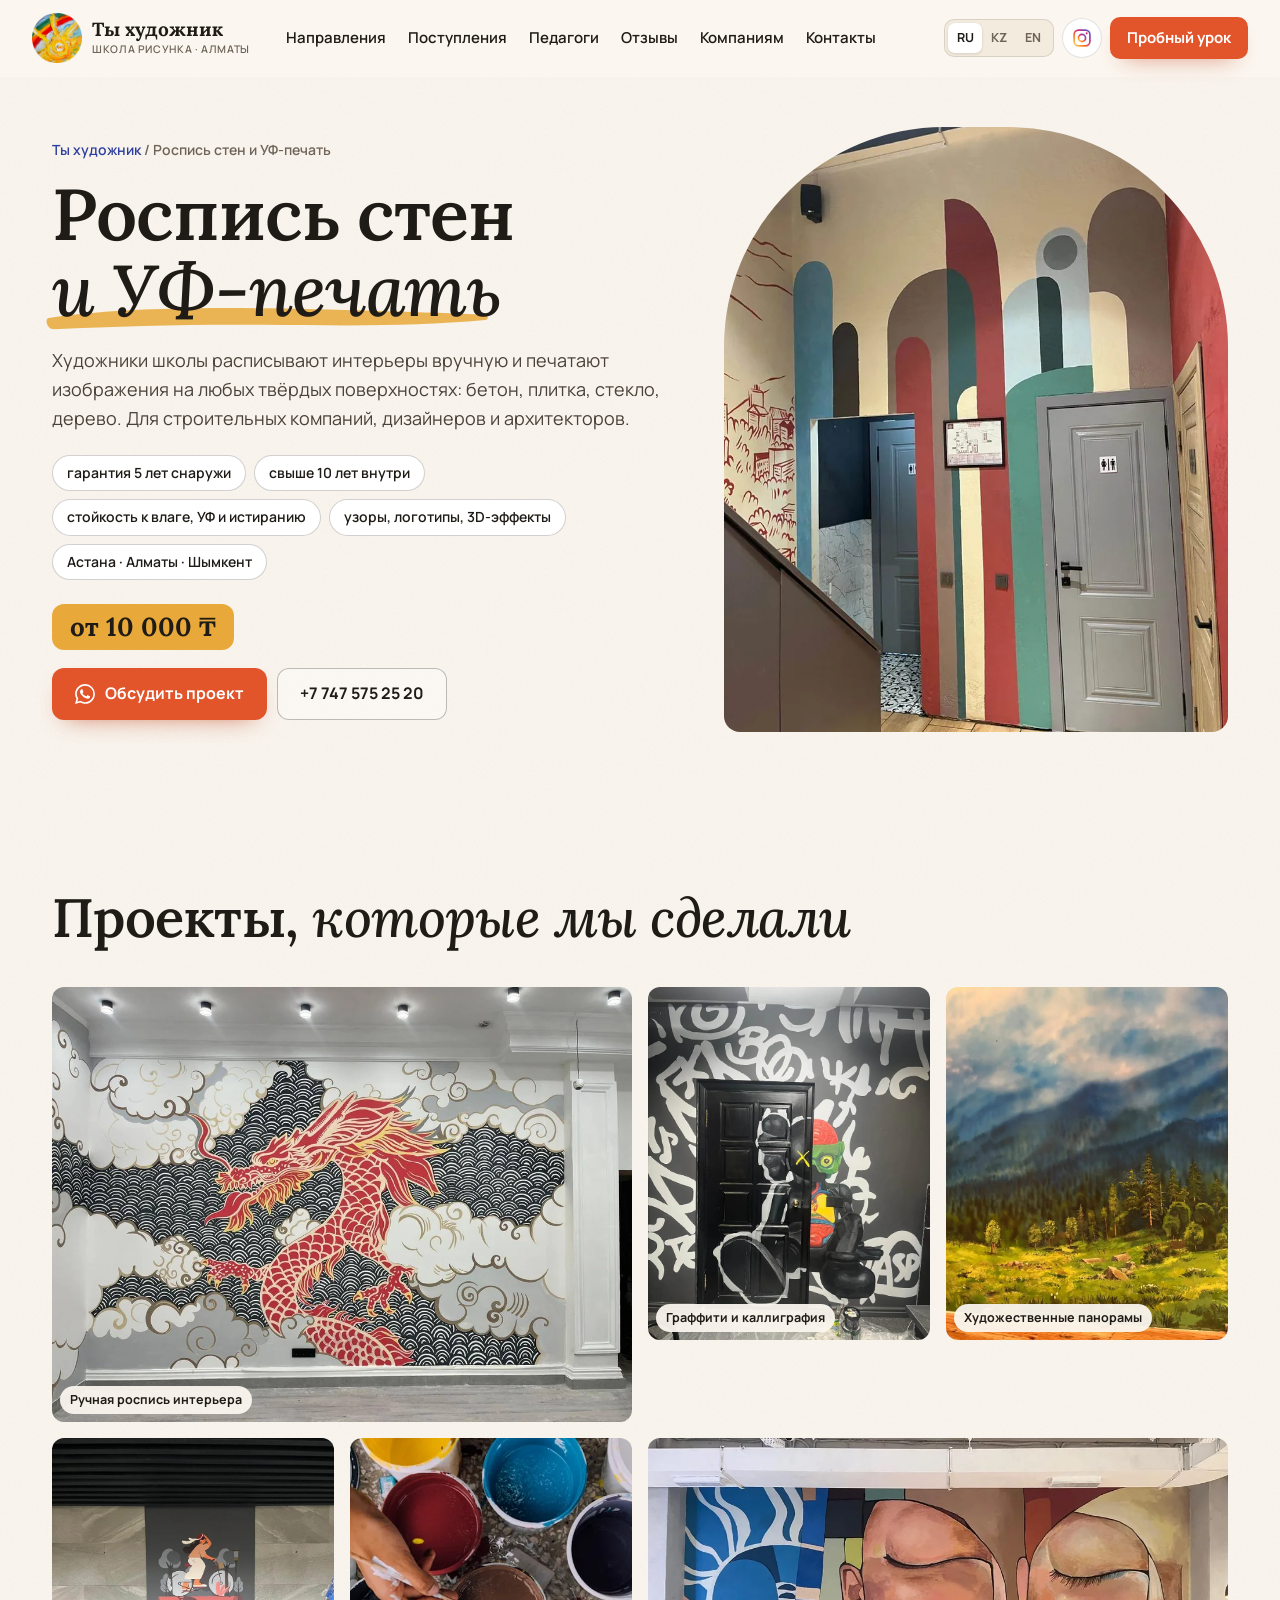
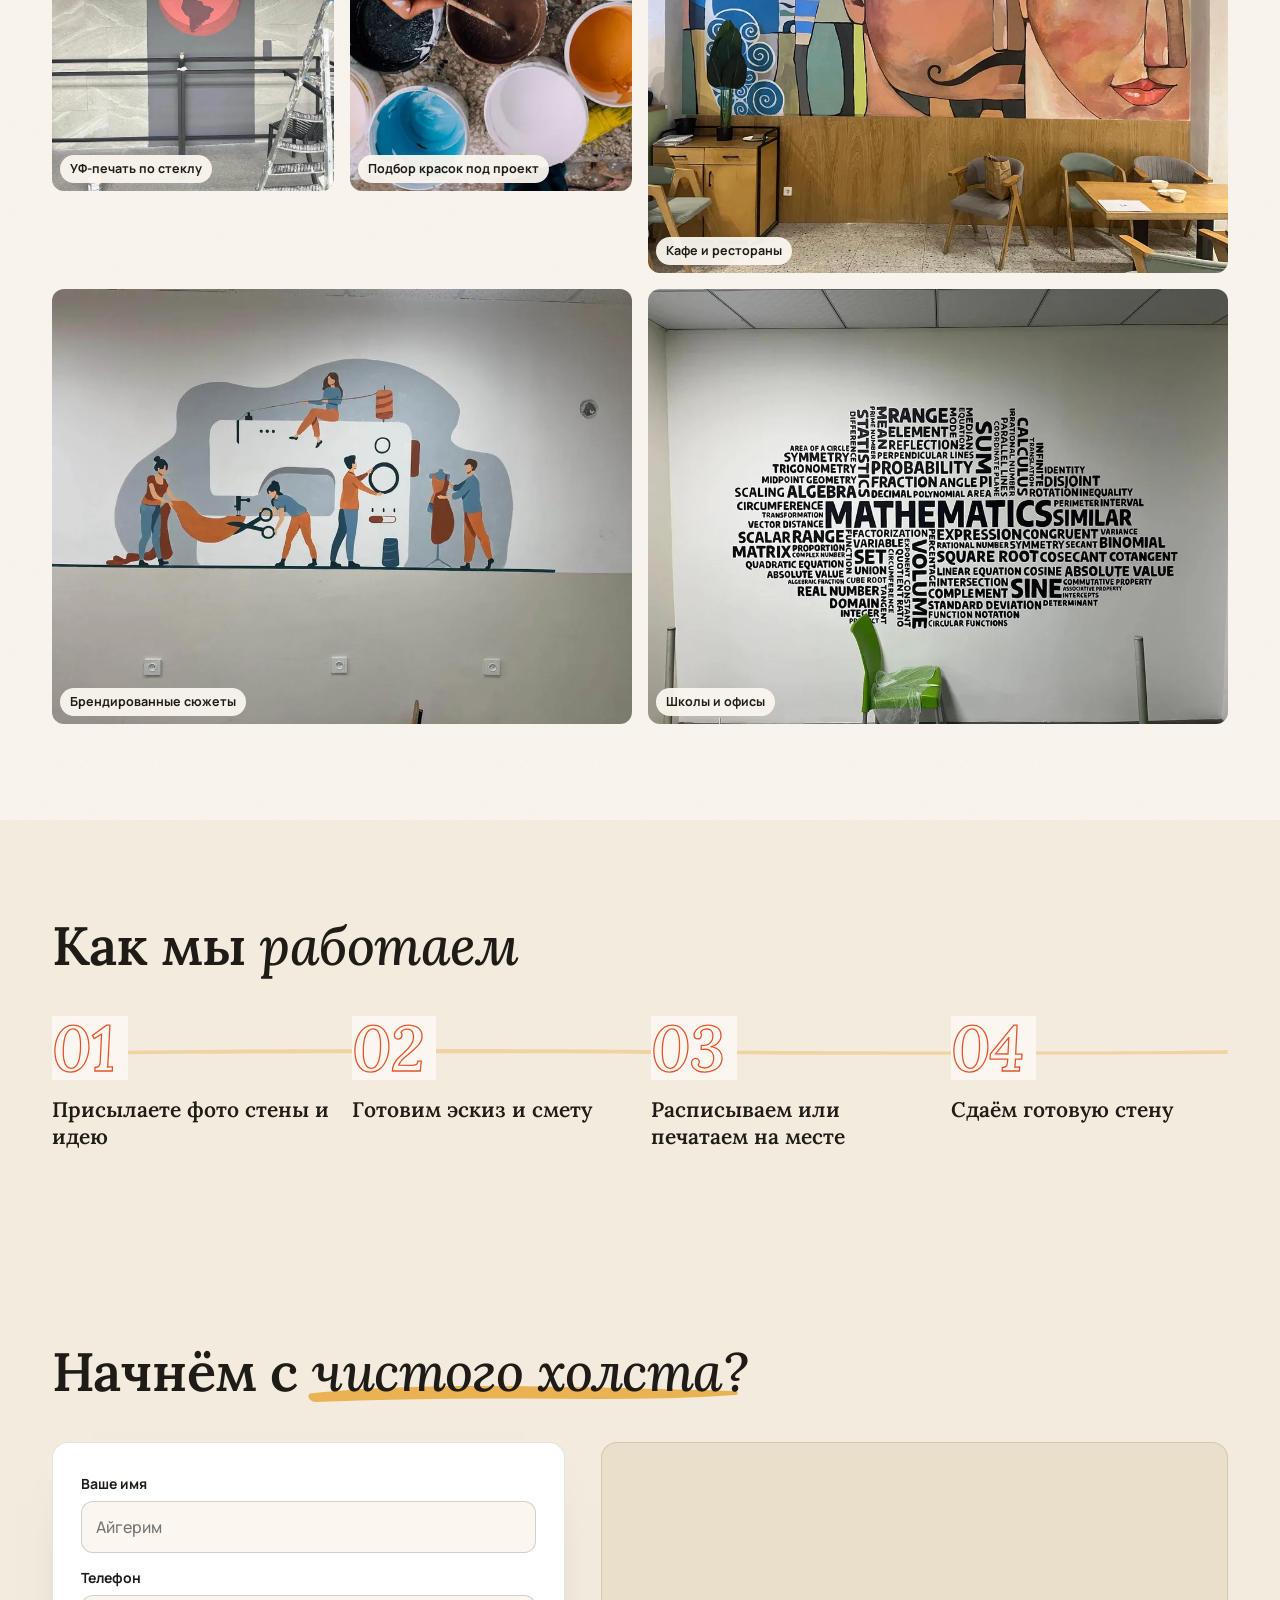
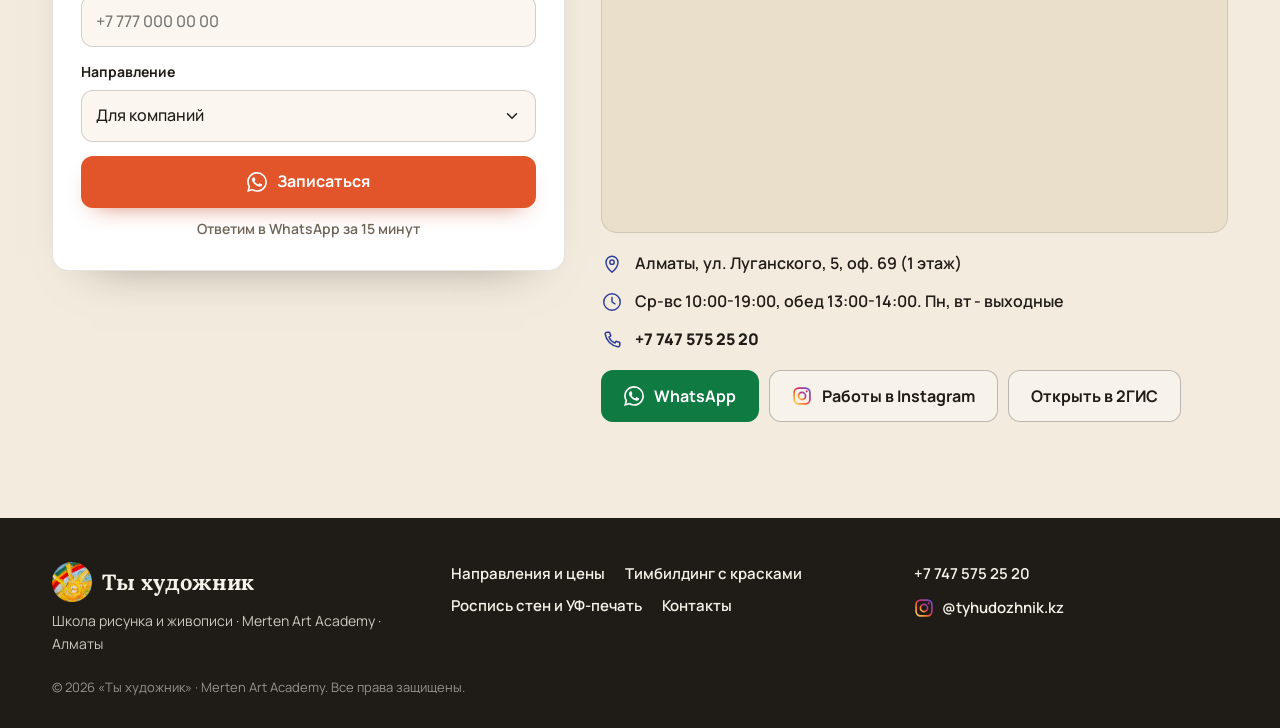
==== commit 8153ed52: "Редизайн: правки после ворот вкуса - герой на телефоне с фото, решения списком, мазок только на ключ" ====
--- a/rospis-sten/index.html
+++ b/rospis-sten/index.html
@@ -42,7 +42,7 @@
   <link rel="preconnect" href="https://fonts.googleapis.com">
   <link rel="preconnect" href="https://fonts.gstatic.com" crossorigin>
   <link href="https://fonts.googleapis.com/css2?family=Lora:ital,wght@0,500;0,600;0,700;1,500;1,600&family=Manrope:wght@400;500;600;700;800&family=Onest:wght@400;500;600;700;800&display=swap" rel="stylesheet">
-  <link rel="stylesheet" href="../styles.css?v=20261029-1">
+  <link rel="stylesheet" href="../styles.css?v=20261029-2">
   <script type="application/ld+json">
   {
     "@context": "https://schema.org",
@@ -106,6 +106,7 @@
     <symbol id="i-infinity" viewBox="0 0 24 24"><g fill="none" stroke="currentColor" stroke-width="1.6" stroke-linecap="round" stroke-linejoin="round"><path d="M12 12c-1.8-2.3-3.3-3.5-5-3.5a3.5 3.5 0 0 0 0 7c1.7 0 3.2-1.2 5-3.5zm0 0c1.8 2.3 3.3 3.5 5 3.5a3.5 3.5 0 0 0 0-7c-1.7 0-3.2 1.2-5 3.5z"/></g></symbol>
     <symbol id="i-door" viewBox="0 0 24 24"><g fill="none" stroke="currentColor" stroke-width="1.6" stroke-linecap="round" stroke-linejoin="round"><path d="M4 20.5h16M6 20.5V4.5a1 1 0 0 1 1-1h10a1 1 0 0 1 1 1v16"/><path d="M14.5 12.5h.01"/></g></symbol>
     <symbol id="i-cap" viewBox="0 0 24 24"><g fill="none" stroke="currentColor" stroke-width="1.6" stroke-linecap="round" stroke-linejoin="round"><path d="M2.5 9L12 4.5 21.5 9 12 13.5z"/><path d="M6.5 11v4.5c1.5 1.6 3.4 2.5 5.5 2.5s4-.9 5.5-2.5V11M21.5 9v5"/></g></symbol>
+    <symbol id="i-star-f" viewBox="0 0 24 24"><path fill="currentColor" d="M12 3.5l2.6 5.3 5.9.9-4.3 4.1 1 5.8L12 16.9l-5.2 2.7 1-5.8-4.3-4.1 5.9-.9z"/></symbol>
     <symbol id="i-arrow" viewBox="0 0 24 24"><path d="M5 12h14M13 6l6 6-6 6" fill="none" stroke="currentColor" stroke-width="1.8" stroke-linecap="round" stroke-linejoin="round"/></symbol>
     <symbol id="i-prev" viewBox="0 0 24 24"><path d="M15 5l-7 7 7 7" fill="none" stroke="currentColor" stroke-width="2" stroke-linecap="round" stroke-linejoin="round"/></symbol>
     <symbol id="i-next" viewBox="0 0 24 24"><path d="M9 5l7 7-7 7" fill="none" stroke="currentColor" stroke-width="2" stroke-linecap="round" stroke-linejoin="round"/></symbol>
@@ -140,7 +141,7 @@
         <button type="button" data-lang="kk" aria-pressed="false">KZ</button>
         <button type="button" data-lang="en" aria-pressed="false">EN</button>
       </div>
-      <a class="hdr-ig" href="https://www.instagram.com/tyhudozhnik.kz" target="_blank" rel="noopener" aria-label="Instagram @tyhudozhnik.kz"><svg width="20" height="20" aria-hidden="true"><use href="../#ic-ig"/></svg></a>
+      <a class="hdr-ig" href="https://www.instagram.com/tyhudozhnik.kz" target="_blank" rel="noopener" aria-label="Instagram @tyhudozhnik.kz"><svg width="20" height="20" aria-hidden="true"><use href="#ic-ig"/></svg></a>
       <a class="hdr-tel js-call" data-conv="phone_call" href="tel:+77475752520">+7&nbsp;747&nbsp;575&nbsp;25&nbsp;20</a>
       <a class="btn btn-terra btn-sm hdr-cta js-wa" data-conv="whatsapp" href="https://wa.me/77475752520?text=%D0%97%D0%B4%D1%80%D0%B0%D0%B2%D1%81%D1%82%D0%B2%D1%83%D0%B9%D1%82%D0%B5%21%20%D0%A5%D0%BE%D1%87%D1%83%20%D0%B7%D0%B0%D0%BF%D0%B8%D1%81%D0%B0%D1%82%D1%8C%D1%81%D1%8F%20%D0%BD%D0%B0%20%D0%BF%D1%80%D0%BE%D0%B1%D0%BD%D1%8B%D0%B9%20%D1%83%D1%80%D0%BE%D0%BA" target="_blank" rel="noopener" data-i18n="nav.cta">Пробный урок</a>
       <button class="burger" id="burger" type="button" aria-label="Открыть меню" aria-expanded="false" aria-controls="mobileMenu"><span></span><span></span><span></span></button>
@@ -159,10 +160,10 @@
     <a href="../#faq" data-i18n="nav.faq">Вопросы</a>
     <a href="../#kontakty" data-i18n="nav.cts">Контакты</a>
     <div class="mmenu-ct">
-      <a class="mm-tel js-call" data-conv="phone_call" href="tel:+77475752520"><svg width="20" height="20" aria-hidden="true"><use href="../#i-call"/></svg>+7&nbsp;747&nbsp;575&nbsp;25&nbsp;20</a>
+      <a class="mm-tel js-call" data-conv="phone_call" href="tel:+77475752520"><svg width="20" height="20" aria-hidden="true"><use href="#i-call"/></svg>+7&nbsp;747&nbsp;575&nbsp;25&nbsp;20</a>
       <div class="mm-row">
-        <a class="btn btn-wa js-wa" data-conv="whatsapp" href="https://wa.me/77475752520?text=%D0%97%D0%B4%D1%80%D0%B0%D0%B2%D1%81%D1%82%D0%B2%D1%83%D0%B9%D1%82%D0%B5%21%20%D0%A5%D0%BE%D1%87%D1%83%20%D0%B7%D0%B0%D0%BF%D0%B8%D1%81%D0%B0%D1%82%D1%8C%D1%81%D1%8F%20%D0%BD%D0%B0%20%D0%BF%D1%80%D0%BE%D0%B1%D0%BD%D1%8B%D0%B9%20%D1%83%D1%80%D0%BE%D0%BA" target="_blank" rel="noopener"><svg class="ico-wa" width="20" height="20" aria-hidden="true"><use href="../#ic-wa"/></svg>WhatsApp</a>
-        <a class="btn btn-line" href="https://www.instagram.com/tyhudozhnik.kz" target="_blank" rel="noopener"><svg width="20" height="20" aria-hidden="true"><use href="../#ic-ig"/></svg>Instagram</a>
+        <a class="btn btn-wa js-wa" data-conv="whatsapp" href="https://wa.me/77475752520?text=%D0%97%D0%B4%D1%80%D0%B0%D0%B2%D1%81%D1%82%D0%B2%D1%83%D0%B9%D1%82%D0%B5%21%20%D0%A5%D0%BE%D1%87%D1%83%20%D0%B7%D0%B0%D0%BF%D0%B8%D1%81%D0%B0%D1%82%D1%8C%D1%81%D1%8F%20%D0%BD%D0%B0%20%D0%BF%D1%80%D0%BE%D0%B1%D0%BD%D1%8B%D0%B9%20%D1%83%D1%80%D0%BE%D0%BA" target="_blank" rel="noopener"><svg class="ico-wa" width="20" height="20" aria-hidden="true"><use href="#ic-wa"/></svg>WhatsApp</a>
+        <a class="btn btn-line" href="https://www.instagram.com/tyhudozhnik.kz" target="_blank" rel="noopener"><svg width="20" height="20" aria-hidden="true"><use href="#ic-ig"/></svg>Instagram</a>
       </div>
     </div>
   </div>
@@ -239,7 +240,7 @@
             </select>
           </label>
           <p class="form-err" id="formErr" hidden data-i18n="fm.err">Укажите имя и телефон</p>
-          <button type="submit" class="btn btn-terra btn-block"><svg class="ico-wa" width="20" height="20" aria-hidden="true"><use href="../#ic-wa"/></svg><span data-i18n="fm.send">Записаться</span></button>
+          <button type="submit" class="btn btn-terra btn-block"><svg class="ico-wa" width="20" height="20" aria-hidden="true"><use href="#ic-wa"/></svg><span data-i18n="fm.send">Записаться</span></button>
           <p class="form-note" data-i18n="fm.note">Ответим в WhatsApp за 15 минут</p>
           <p class="form-done" id="formDone" hidden data-i18n="fm.done">Спасибо! Открываем WhatsApp, осталось нажать «Отправить».</p>
         </form>
@@ -248,13 +249,13 @@
             <iframe title="Студия «Ты художник» на карте" data-src="https://www.google.com/maps?q=%D0%90%D0%BB%D0%BC%D0%B0%D1%82%D1%8B%2C%20%D1%83%D0%BB.%20%D0%9B%D1%83%D0%B3%D0%B0%D0%BD%D1%81%D0%BA%D0%BE%D0%B3%D0%BE%2C%205&amp;z=16&amp;output=embed" loading="lazy" referrerpolicy="no-referrer-when-downgrade"></iframe>
           </div>
           <ul class="ct-list">
-            <li><svg aria-hidden="true"><use href="../#i-pin"/></svg><span data-i18n="ct.addr">Алматы, ул. Луганского, 5, оф. 69 (1 этаж)</span></li>
-            <li><svg aria-hidden="true"><use href="../#i-clock"/></svg><span data-i18n="ct.hours">Ср-вс 10:00-19:00, обед 13:00-14:00. Пн, вт - выходные</span></li>
-            <li><svg aria-hidden="true"><use href="../#i-call"/></svg><a class="js-call" data-conv="phone_call" href="tel:+77475752520">+7&nbsp;747&nbsp;575&nbsp;25&nbsp;20</a></li>
+            <li><svg aria-hidden="true"><use href="#i-pin"/></svg><span data-i18n="ct.addr">Алматы, ул. Луганского, 5, оф. 69 (1 этаж)</span></li>
+            <li><svg aria-hidden="true"><use href="#i-clock"/></svg><span data-i18n="ct.hours">Ср-вс 10:00-19:00, обед 13:00-14:00. Пн, вт - выходные</span></li>
+            <li><svg aria-hidden="true"><use href="#i-call"/></svg><a class="js-call" data-conv="phone_call" href="tel:+77475752520">+7&nbsp;747&nbsp;575&nbsp;25&nbsp;20</a></li>
           </ul>
           <div class="ct-btns">
-            <a class="btn btn-wa js-wa" data-conv="whatsapp" href="https://wa.me/77475752520?text=%D0%97%D0%B4%D1%80%D0%B0%D0%B2%D1%81%D1%82%D0%B2%D1%83%D0%B9%D1%82%D0%B5%21%20%D0%9F%D0%B8%D1%88%D1%83%20%D1%81%20%D1%81%D0%B0%D0%B9%D1%82%D0%B0%20%C2%AB%D0%A2%D1%8B%20%D1%85%D1%83%D0%B4%D0%BE%D0%B6%D0%BD%D0%B8%D0%BA%C2%BB" target="_blank" rel="noopener"><svg class="ico-wa" width="20" height="20" aria-hidden="true"><use href="../#ic-wa"/></svg>WhatsApp</a>
-            <a class="btn btn-line" href="https://www.instagram.com/tyhudozhnik.kz" target="_blank" rel="noopener"><svg width="20" height="20" aria-hidden="true"><use href="../#ic-ig"/></svg><span data-i18n="ct.ig">Работы в Instagram</span></a>
+            <a class="btn btn-wa js-wa" data-conv="whatsapp" href="https://wa.me/77475752520?text=%D0%97%D0%B4%D1%80%D0%B0%D0%B2%D1%81%D1%82%D0%B2%D1%83%D0%B9%D1%82%D0%B5%21%20%D0%9F%D0%B8%D1%88%D1%83%20%D1%81%20%D1%81%D0%B0%D0%B9%D1%82%D0%B0%20%C2%AB%D0%A2%D1%8B%20%D1%85%D1%83%D0%B4%D0%BE%D0%B6%D0%BD%D0%B8%D0%BA%C2%BB" target="_blank" rel="noopener"><svg class="ico-wa" width="20" height="20" aria-hidden="true"><use href="#ic-wa"/></svg>WhatsApp</a>
+            <a class="btn btn-line" href="https://www.instagram.com/tyhudozhnik.kz" target="_blank" rel="noopener"><svg width="20" height="20" aria-hidden="true"><use href="#ic-ig"/></svg><span data-i18n="ct.ig">Работы в Instagram</span></a>
             <a class="btn btn-line" href="https://2gis.kz/almaty/geo/9429940001401993" target="_blank" rel="noopener" data-i18n="ct.gis">Открыть в 2ГИС</a>
           </div>
         </div>
@@ -278,16 +279,16 @@
     </nav>
     <div class="f-ct">
       <a class="js-call" data-conv="phone_call" href="tel:+77475752520">+7&nbsp;747&nbsp;575&nbsp;25&nbsp;20</a>
-      <a class="f-ig" href="https://www.instagram.com/tyhudozhnik.kz" target="_blank" rel="noopener"><svg width="20" height="20" aria-hidden="true"><use href="../#ic-ig"/></svg>@tyhudozhnik.kz</a>
+      <a class="f-ig" href="https://www.instagram.com/tyhudozhnik.kz" target="_blank" rel="noopener"><svg width="20" height="20" aria-hidden="true"><use href="#ic-ig"/></svg>@tyhudozhnik.kz</a>
     </div>
     <p class="f-copy">© <span id="year">2026</span> «Ты художник» · Merten Art Academy. <span data-i18n="ft.rights">Все права защищены.</span></p>
   </div>
 </footer>
 
 <nav class="mbar" aria-label="Быстрая связь">
-  <a class="mbar-wa js-wa" data-conv="whatsapp" href="https://wa.me/77475752520?text=%D0%97%D0%B4%D1%80%D0%B0%D0%B2%D1%81%D1%82%D0%B2%D1%83%D0%B9%D1%82%D0%B5%21%20%D0%A5%D0%BE%D1%87%D1%83%20%D0%B7%D0%B0%D0%BF%D0%B8%D1%81%D0%B0%D1%82%D1%8C%D1%81%D1%8F%20%D0%BD%D0%B0%20%D0%BF%D1%80%D0%BE%D0%B1%D0%BD%D1%8B%D0%B9%20%D1%83%D1%80%D0%BE%D0%BA" target="_blank" rel="noopener"><svg class="ico-wa" width="22" height="22" aria-hidden="true"><use href="../#ic-wa"/></svg><span data-i18n="bar.wa">Написать в WhatsApp</span></a>
-  <a class="mbar-ico js-call" data-conv="phone_call" href="tel:+77475752520" aria-label="Позвонить"><svg width="22" height="22" aria-hidden="true"><use href="../#i-call"/></svg></a>
-  <a class="mbar-ico" href="https://www.instagram.com/tyhudozhnik.kz" target="_blank" rel="noopener" aria-label="Instagram"><svg width="22" height="22" aria-hidden="true"><use href="../#ic-ig"/></svg></a>
+  <a class="mbar-wa js-wa" data-conv="whatsapp" href="https://wa.me/77475752520?text=%D0%97%D0%B4%D1%80%D0%B0%D0%B2%D1%81%D1%82%D0%B2%D1%83%D0%B9%D1%82%D0%B5%21%20%D0%A5%D0%BE%D1%87%D1%83%20%D0%B7%D0%B0%D0%BF%D0%B8%D1%81%D0%B0%D1%82%D1%8C%D1%81%D1%8F%20%D0%BD%D0%B0%20%D0%BF%D1%80%D0%BE%D0%B1%D0%BD%D1%8B%D0%B9%20%D1%83%D1%80%D0%BE%D0%BA" target="_blank" rel="noopener"><svg class="ico-wa" width="22" height="22" aria-hidden="true"><use href="#ic-wa"/></svg><span data-i18n="bar.wa">Написать в WhatsApp</span></a>
+  <a class="mbar-ico js-call" data-conv="phone_call" href="tel:+77475752520" aria-label="Позвонить"><svg width="22" height="22" aria-hidden="true"><use href="#i-call"/></svg></a>
+  <a class="mbar-ico" href="https://www.instagram.com/tyhudozhnik.kz" target="_blank" rel="noopener" aria-label="Instagram"><svg width="22" height="22" aria-hidden="true"><use href="#ic-ig"/></svg></a>
 </nav>
 
 <div class="lightbox" id="lightbox" hidden>
@@ -295,6 +296,6 @@
   <img id="lbImg" alt="">
 </div>
 
-<script src="../script.js?v=20261029-1" defer></script>
+<script src="../script.js?v=20261029-2" defer></script>
 </body>
 </html>
--- a/styles.css
+++ b/styles.css
@@ -629,3 +629,54 @@
 .ba-title { margin-bottom: 14px; }
 .ba-one { max-width: 520px; }
 .ba-one .ba { aspect-ratio: 5 / 4; }
+
+/* ===== правки после ворот вкуса ===== */
+/* мазок - только на ключевых заголовках, в остальных курсив */
+.h2 .brush { display: none; }
+#uspehi .brush, #probnyj .brush, #kontakty .brush, #dlya-kogo .brush, .page-hero .brush { display: block; }
+.gis-stars svg { fill: none; }
+/* вкладки: активная - белая плашка, как переключатель языка */
+.tabs { background: var(--panel-2); }
+.tabs button[aria-selected="true"] { background: #fff; color: var(--ink); box-shadow: 0 1px 3px rgba(31, 27, 22, .16); }
+body.menu-open .topbar { display: none; }
+/* «Как решаем» - не карточки, а список на подложке с линиями */
+.sol { background: var(--panel); }
+.sol-grid { gap: 0; }
+.sol-grid li { background: transparent; border: 0; border-top: 1px solid rgba(31, 27, 22, .14); border-radius: 0; padding: 18px 2px; }
+.sol-grid svg { width: 34px; height: 34px; }
+@media (min-width: 600px) { .sol-grid { column-gap: 32px; } }
+@media (min-width: 1000px) {
+  .sol-grid li { min-height: 0; padding: 26px 4px 30px; }
+  .sol-grid p { font: 600 22px/1.3 var(--f-head); }
+}
+.pain { background: var(--bg); }
+.pain-grid li { background: #fff; }
+/* до/после + работа ученика в раме */
+.ba-row { display: grid; gap: 34px; align-items: center; }
+.ba-one { max-width: none; }
+.ba-work { transform: rotate(1.5deg); width: min(92%, 520px); justify-self: center; }
+.ba-work img { aspect-ratio: 651 / 397; }
+@media (min-width: 860px) { .ba-row { grid-template-columns: minmax(0, 1fr) minmax(0, 1fr); gap: 56px; } }
+/* B2B: фото ниже */
+.biz-img { aspect-ratio: 16 / 8; }
+/* мобильный герой: фото сразу под заголовком */
+@media (max-width: 959px) {
+  .hero-in { gap: 0; }
+  .hero-copy { display: contents; }
+  .hero-sub { order: 1; }
+  .hero-title { order: 2; margin-bottom: 18px; }
+  .hero-art { order: 3; margin-bottom: 24px; }
+  .hero-points { order: 4; }
+  .hero-cta { order: 5; }
+  .hero-ig { order: 6; justify-self: start; }
+  .hero-photo { aspect-ratio: 4 / 3.3; border-radius: 140px 140px var(--r) var(--r); }
+  .hero-photo img { object-position: 45% 25%; }
+  .hang { width: 25%; }
+  .w2 { left: 37.5%; }
+  .hero-art { padding-bottom: 116px; }
+}
+@media (max-width: 599px) {
+  .hero-points { display: flex; flex-wrap: wrap; gap: 8px; margin-bottom: 20px; }
+  .hero-points li { font-size: 14px; gap: 6px; background: #fff; border: 1px solid var(--line); border-radius: 999px; padding: 6px 12px 6px 8px; }
+  .hero-points svg { width: 20px; height: 20px; }
+}
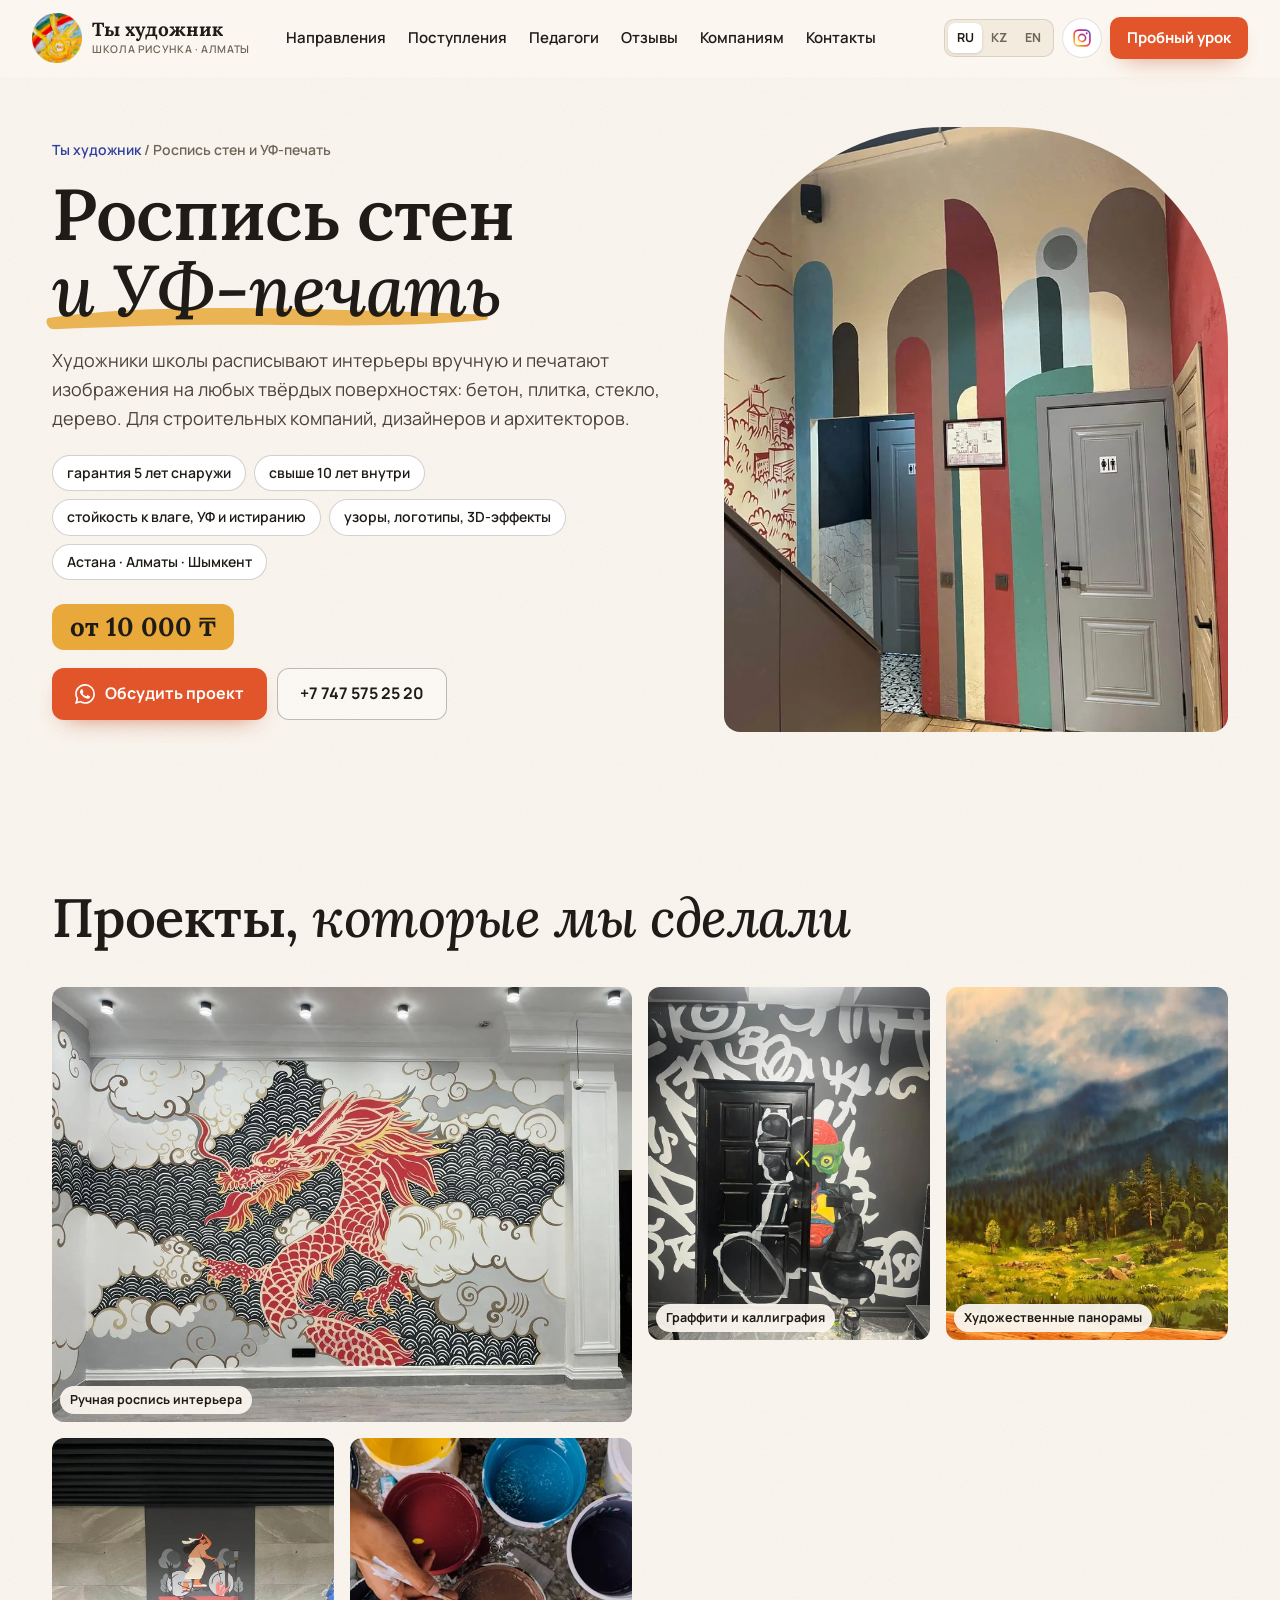
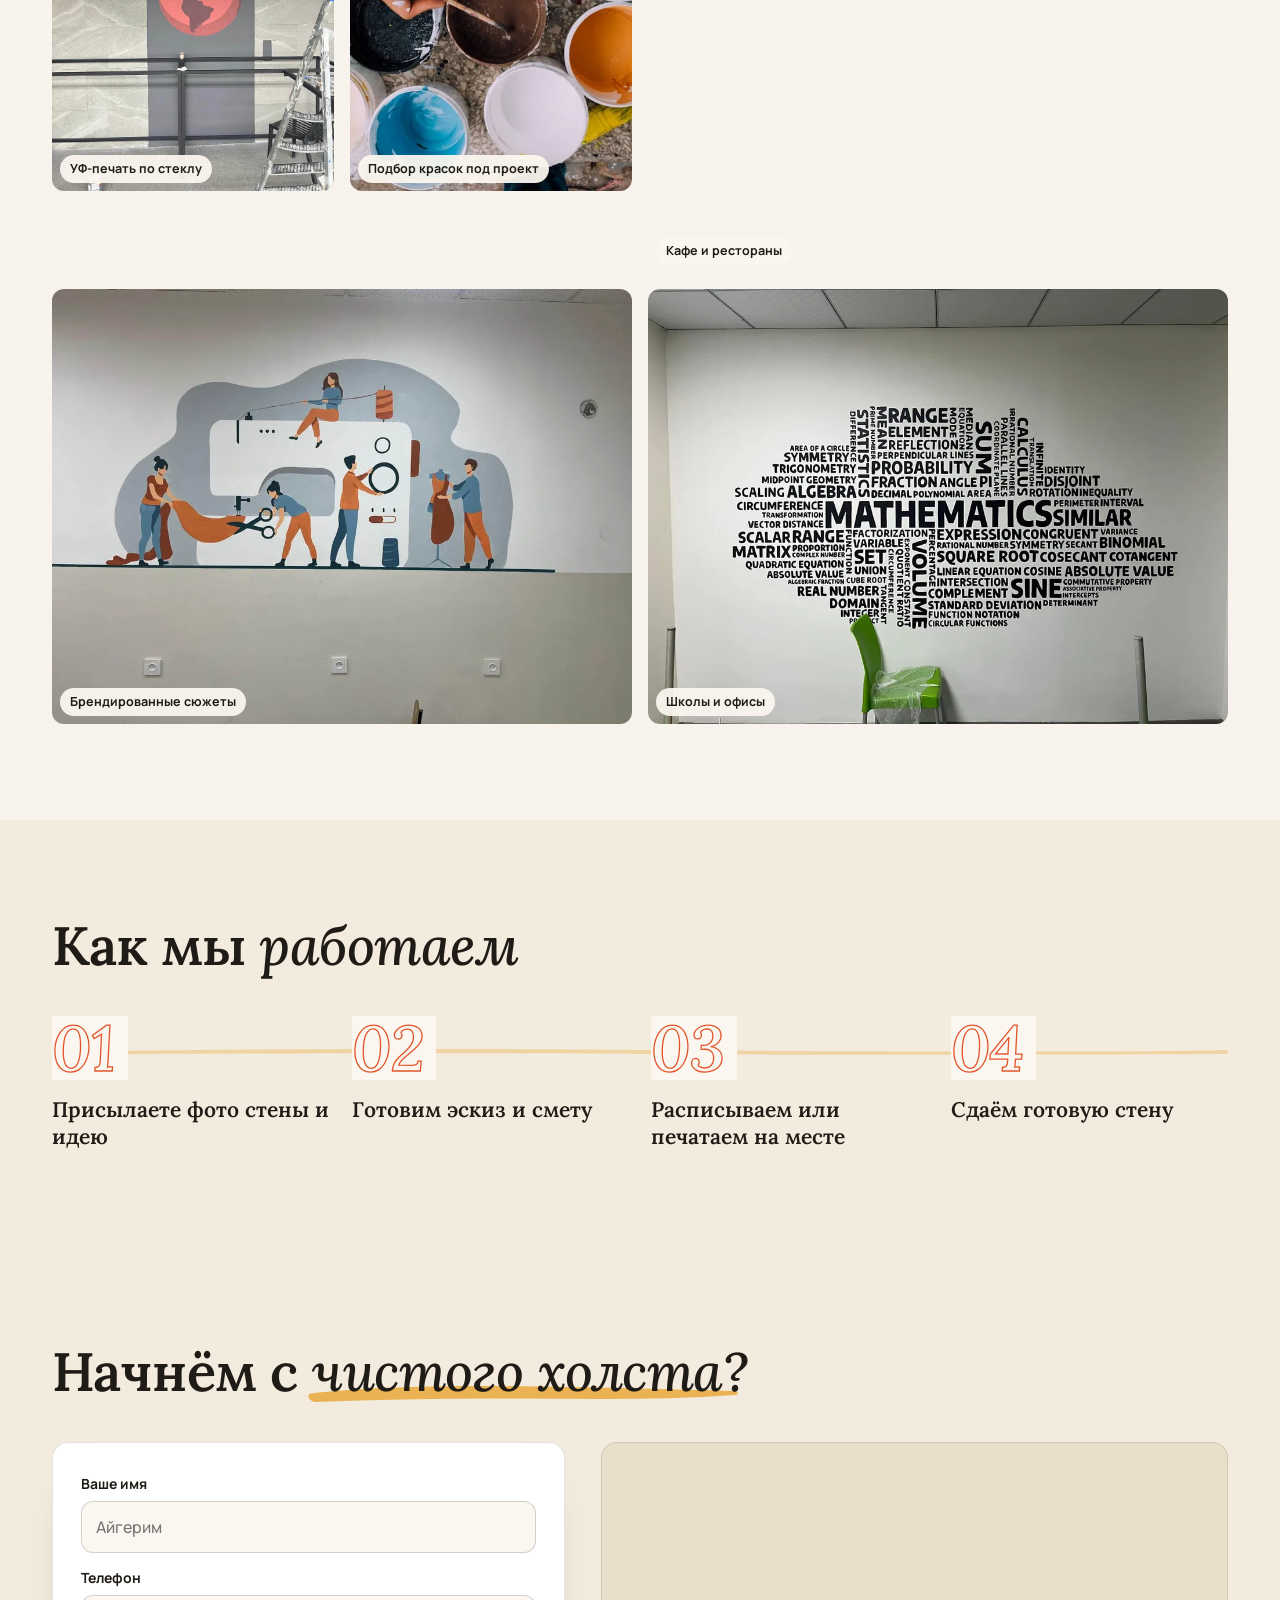
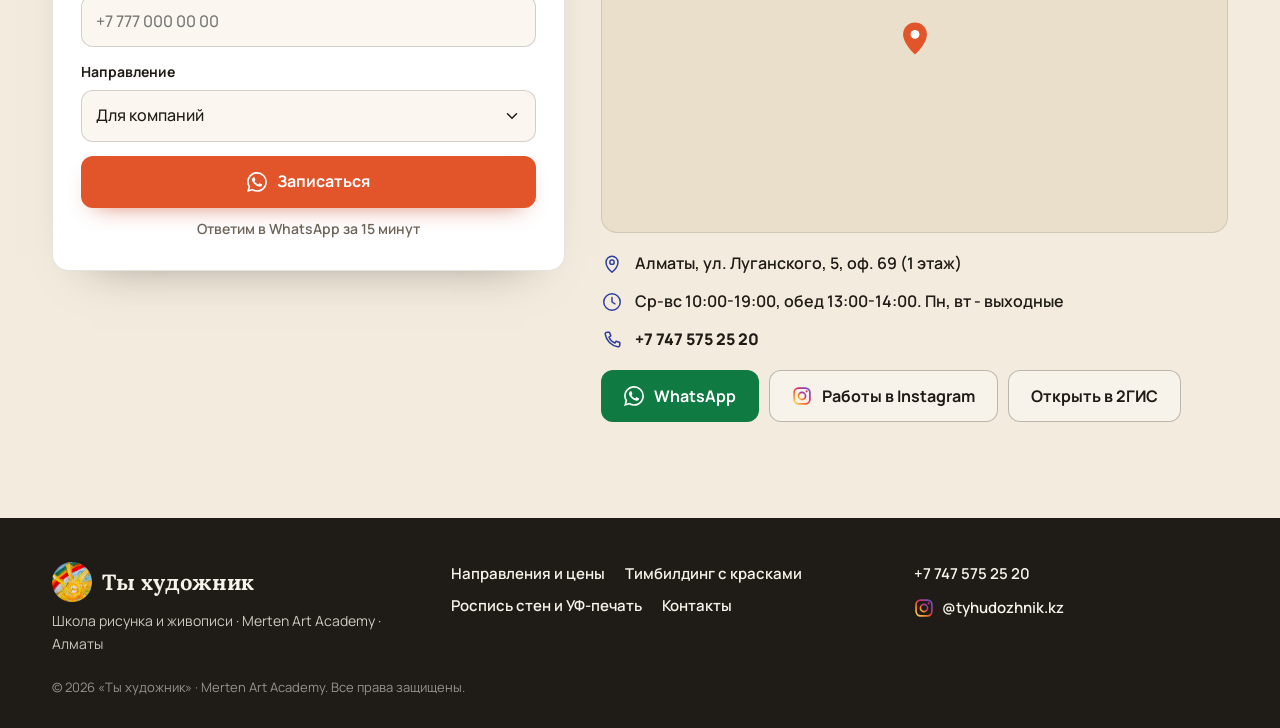
==== commit 32c471bf: "Редизайн: поджата заглушка до/после, непрозрачная шапка, «Узнаёте себя» без карточек, карта грузится" ====
--- a/rospis-sten/index.html
+++ b/rospis-sten/index.html
@@ -42,7 +42,7 @@
   <link rel="preconnect" href="https://fonts.googleapis.com">
   <link rel="preconnect" href="https://fonts.gstatic.com" crossorigin>
   <link href="https://fonts.googleapis.com/css2?family=Lora:ital,wght@0,500;0,600;0,700;1,500;1,600&family=Manrope:wght@400;500;600;700;800&family=Onest:wght@400;500;600;700;800&display=swap" rel="stylesheet">
-  <link rel="stylesheet" href="../styles.css?v=20261029-2">
+  <link rel="stylesheet" href="../styles.css?v=20261029-3">
   <script type="application/ld+json">
   {
     "@context": "https://schema.org",
@@ -296,6 +296,6 @@
   <img id="lbImg" alt="">
 </div>
 
-<script src="../script.js?v=20261029-2" defer></script>
+<script src="../script.js?v=20261029-3" defer></script>
 </body>
 </html>
--- a/styles.css
+++ b/styles.css
@@ -680,3 +680,9 @@
   .hero-points li { font-size: 14px; gap: 6px; background: #fff; border: 1px solid var(--line); border-radius: 999px; padding: 6px 12px 6px 8px; }
   .hero-points svg { width: 20px; height: 20px; }
 }
+.ba-one .ba { aspect-ratio: 16 / 10; }
+.ba-row { align-items: end; }
+.hdr { background: var(--bg); }
+.pain-grid li { background: transparent; border: 0; border-top: 1px solid rgba(31, 27, 22, .14); border-radius: 0; padding-left: 2px; padding-right: 2px; }
+.pain-grid { column-gap: 32px; row-gap: 0; }
+.map { background: var(--panel-2) url("data:image/svg+xml,%3Csvg xmlns='http://www.w3.org/2000/svg' viewBox='0 0 24 24'%3E%3Cpath d='M12 21s-6.5-5.6-6.5-11a6.5 6.5 0 0 1 13 0c0 5.4-6.5 11-6.5 11z' fill='%23E2552B'/%3E%3Ccircle cx='12' cy='10' r='2.4' fill='%23fff'/%3E%3C/svg%3E") center / 44px no-repeat; }
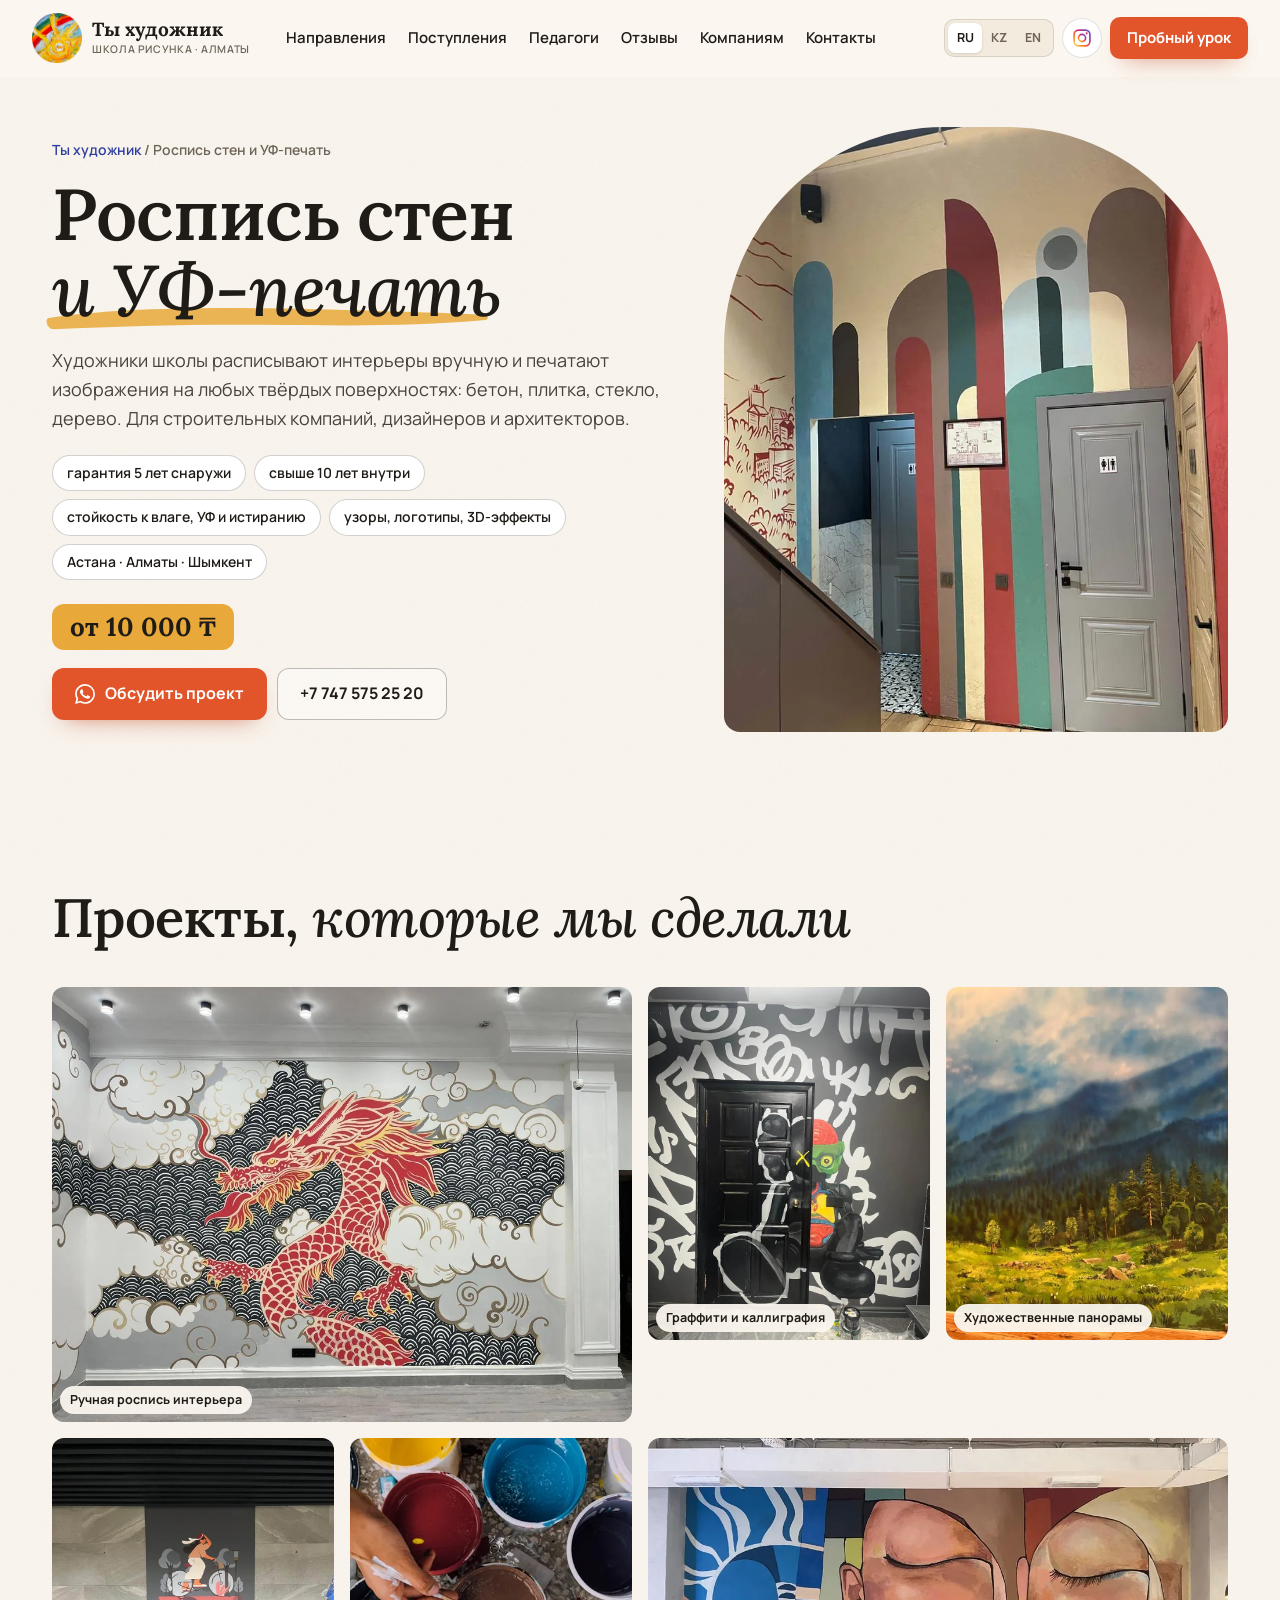
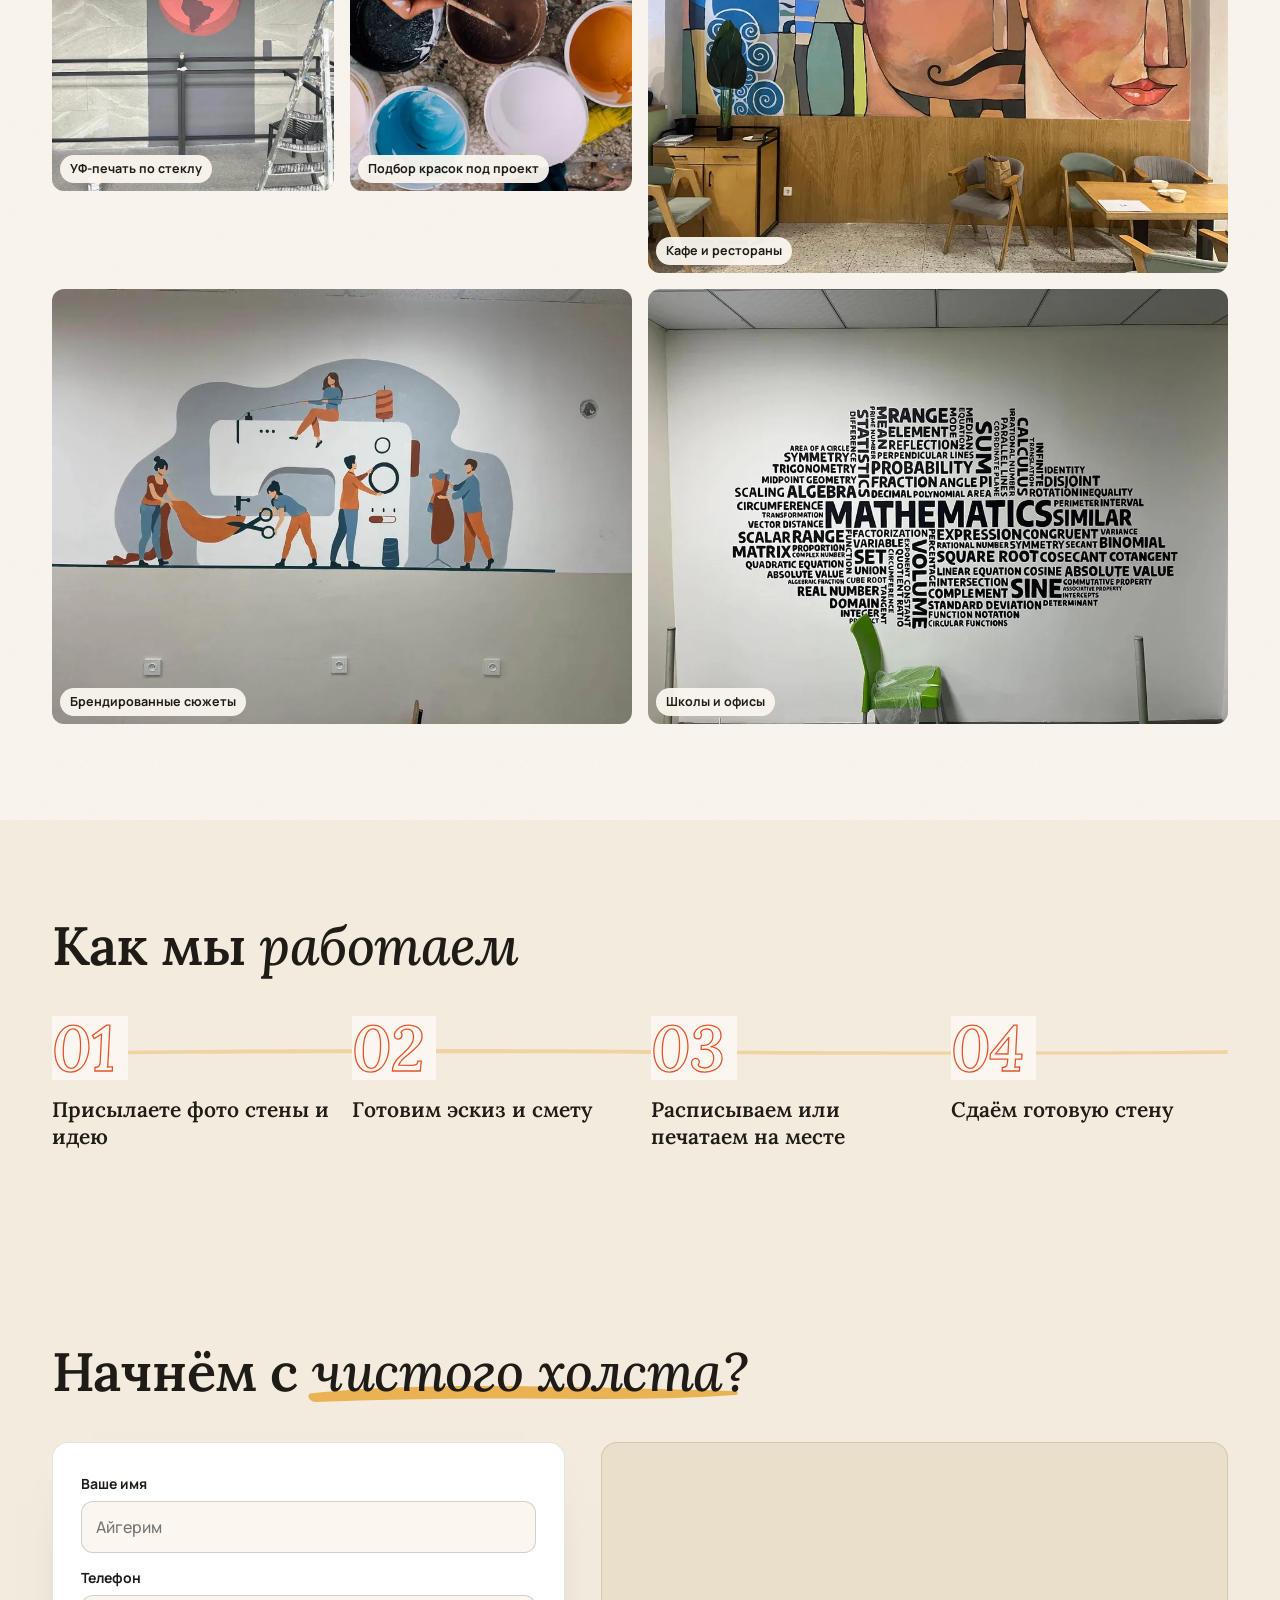
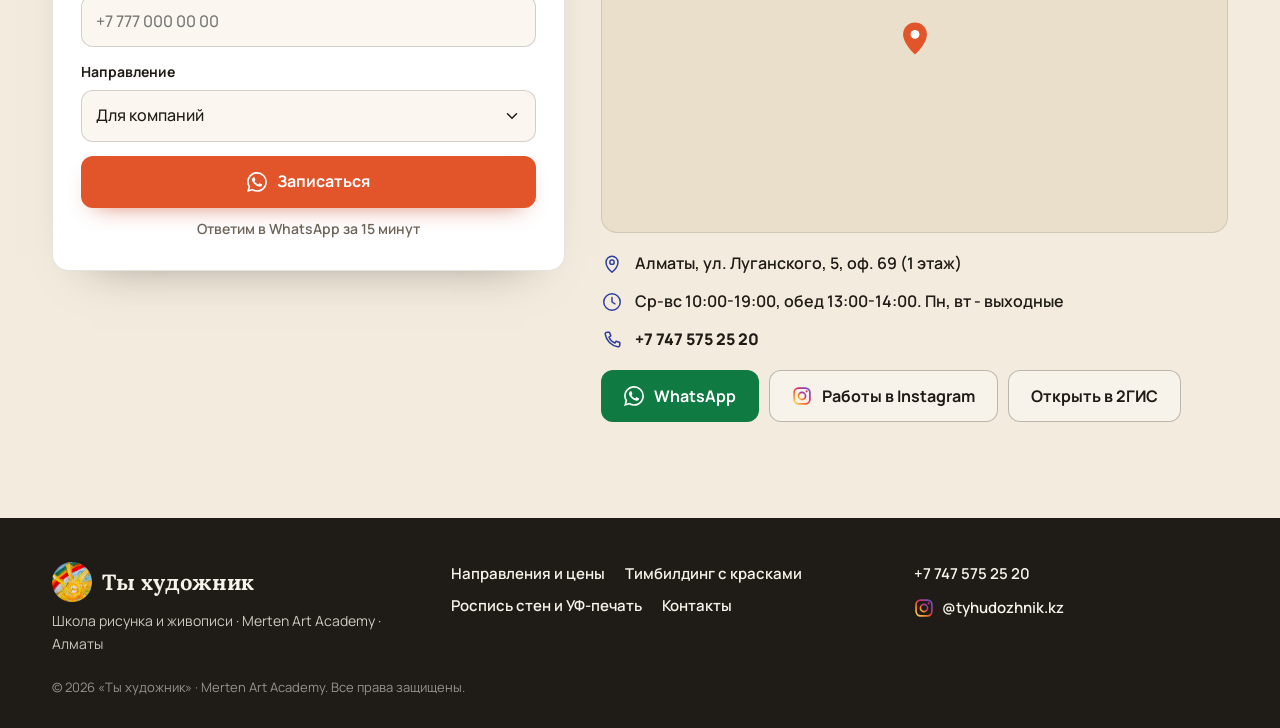
==== commit 74cfb97e: "Правки клиента: в герое крупно «Пробный урок бесплатно» и материалы на месяц бесплатно, новое фото у" ====
--- a/rospis-sten/index.html
+++ b/rospis-sten/index.html
@@ -42,7 +42,7 @@
   <link rel="preconnect" href="https://fonts.googleapis.com">
   <link rel="preconnect" href="https://fonts.gstatic.com" crossorigin>
   <link href="https://fonts.googleapis.com/css2?family=Lora:ital,wght@0,500;0,600;0,700;1,500;1,600&family=Manrope:wght@400;500;600;700;800&family=Onest:wght@400;500;600;700;800&display=swap" rel="stylesheet">
-  <link rel="stylesheet" href="../styles.css?v=20261029-3">
+  <link rel="stylesheet" href="../styles.css?v=20261030-1">
   <script type="application/ld+json">
   {
     "@context": "https://schema.org",
@@ -296,6 +296,6 @@
   <img id="lbImg" alt="">
 </div>
 
-<script src="../script.js?v=20261029-3" defer></script>
+<script src="../script.js?v=20261030-1" defer></script>
 </body>
 </html>
--- a/styles.css
+++ b/styles.css
@@ -686,3 +686,27 @@
 .pain-grid li { background: transparent; border: 0; border-top: 1px solid rgba(31, 27, 22, .14); border-radius: 0; padding-left: 2px; padding-right: 2px; }
 .pain-grid { column-gap: 32px; row-gap: 0; }
 .map { background: var(--panel-2) url("data:image/svg+xml,%3Csvg xmlns='http://www.w3.org/2000/svg' viewBox='0 0 24 24'%3E%3Cpath d='M12 21s-6.5-5.6-6.5-11a6.5 6.5 0 0 1 13 0c0 5.4-6.5 11-6.5 11z' fill='%23E2552B'/%3E%3Ccircle cx='12' cy='10' r='2.4' fill='%23fff'/%3E%3C/svg%3E") center / 44px no-repeat; }
+
+/* Оффер в герое: бесплатный пробный урок и материалы */
+.hero-offer { display: flex; flex-wrap: wrap; align-items: center; gap: 10px 14px; margin-bottom: 24px; }
+.hero-offer b { display: inline-block; background: var(--terra); color: #fff; font: 800 clamp(22px, 6vw, 36px)/1.1 var(--f-text); text-transform: uppercase; letter-spacing: .01em; padding: 12px 20px 13px; border-radius: 14px; transform: rotate(-1.5deg); box-shadow: 0 14px 28px -16px rgba(169, 58, 24, .9); }
+.hero-offer span { font-weight: 800; font-size: clamp(16px, 4.2vw, 20px); color: var(--ink); background: linear-gradient(transparent 55%, rgba(232, 169, 58, .55) 55%); padding: 0 2px; }
+
+/* До и после: два кадра с работами ученицы */
+.ba-pair { display: grid; grid-template-columns: minmax(0, 1fr) minmax(0, 1fr); gap: 18px; }
+.ba-shot { position: relative; }
+.ba-shot:first-child { transform: rotate(-1.5deg); }
+.ba-shot:last-child { transform: rotate(1.5deg); }
+.ba-shot img { aspect-ratio: 3 / 4; }
+.ba-shot .ba-tag { top: 16px; }
+.ba-shot .ba-tag-b { left: 16px; } .ba-shot .ba-tag-a { left: 16px; right: auto; background: var(--terra); }
+.hero-photo img { object-position: 46% 50%; }
+@media (min-width: 960px) { .w3 { top: 66%; } }
+@media (max-width: 959px) {
+  .hero-photo img { object-position: 50% 40%; }
+  .hero-offer { order: 3; margin-bottom: 18px; gap: 8px 12px; }
+  .hero-offer b { font-size: clamp(18px, 5.3vw, 30px); padding: 10px 14px 11px; border-radius: 12px; }
+  .hero-photo { aspect-ratio: 4 / 2.9; }
+  .hero-art { order: 4; }
+  .hero-points { order: 5; } .hero-cta { order: 6; } .hero-ig { order: 7; }
+}
